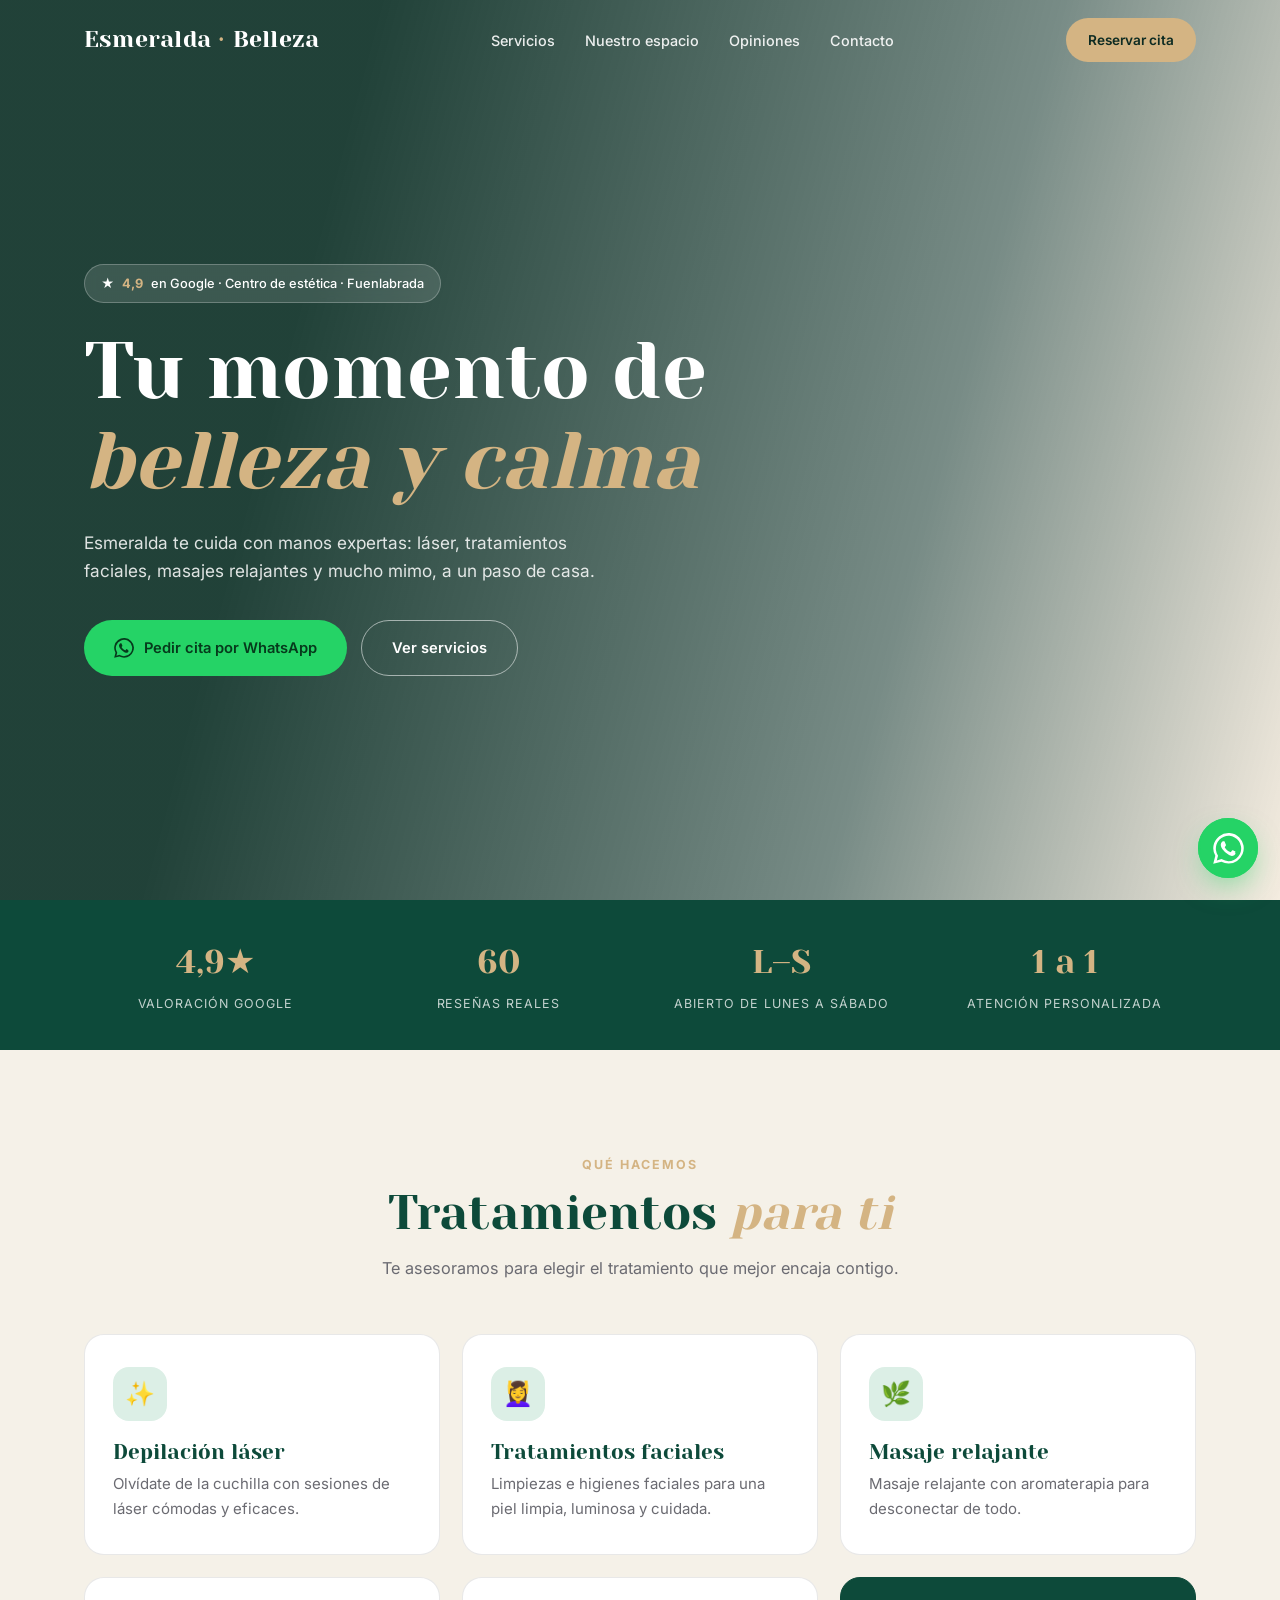
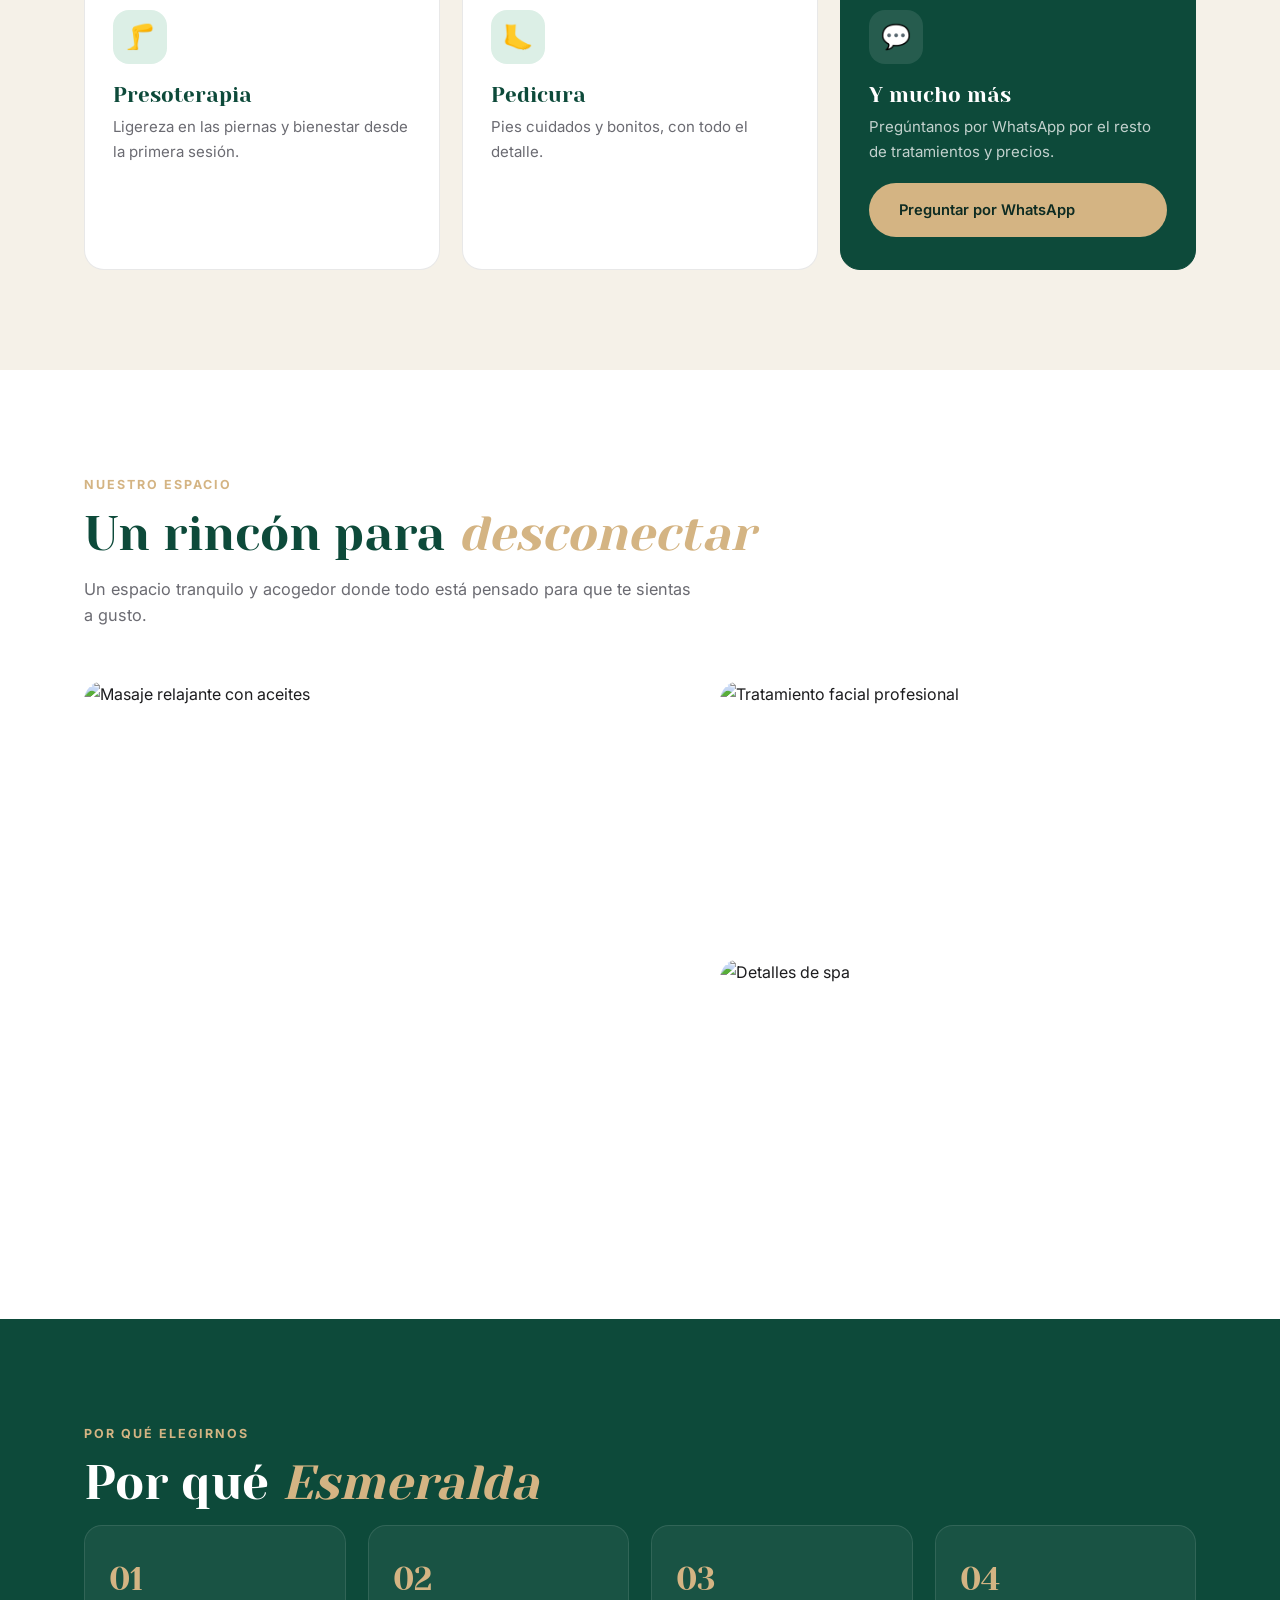
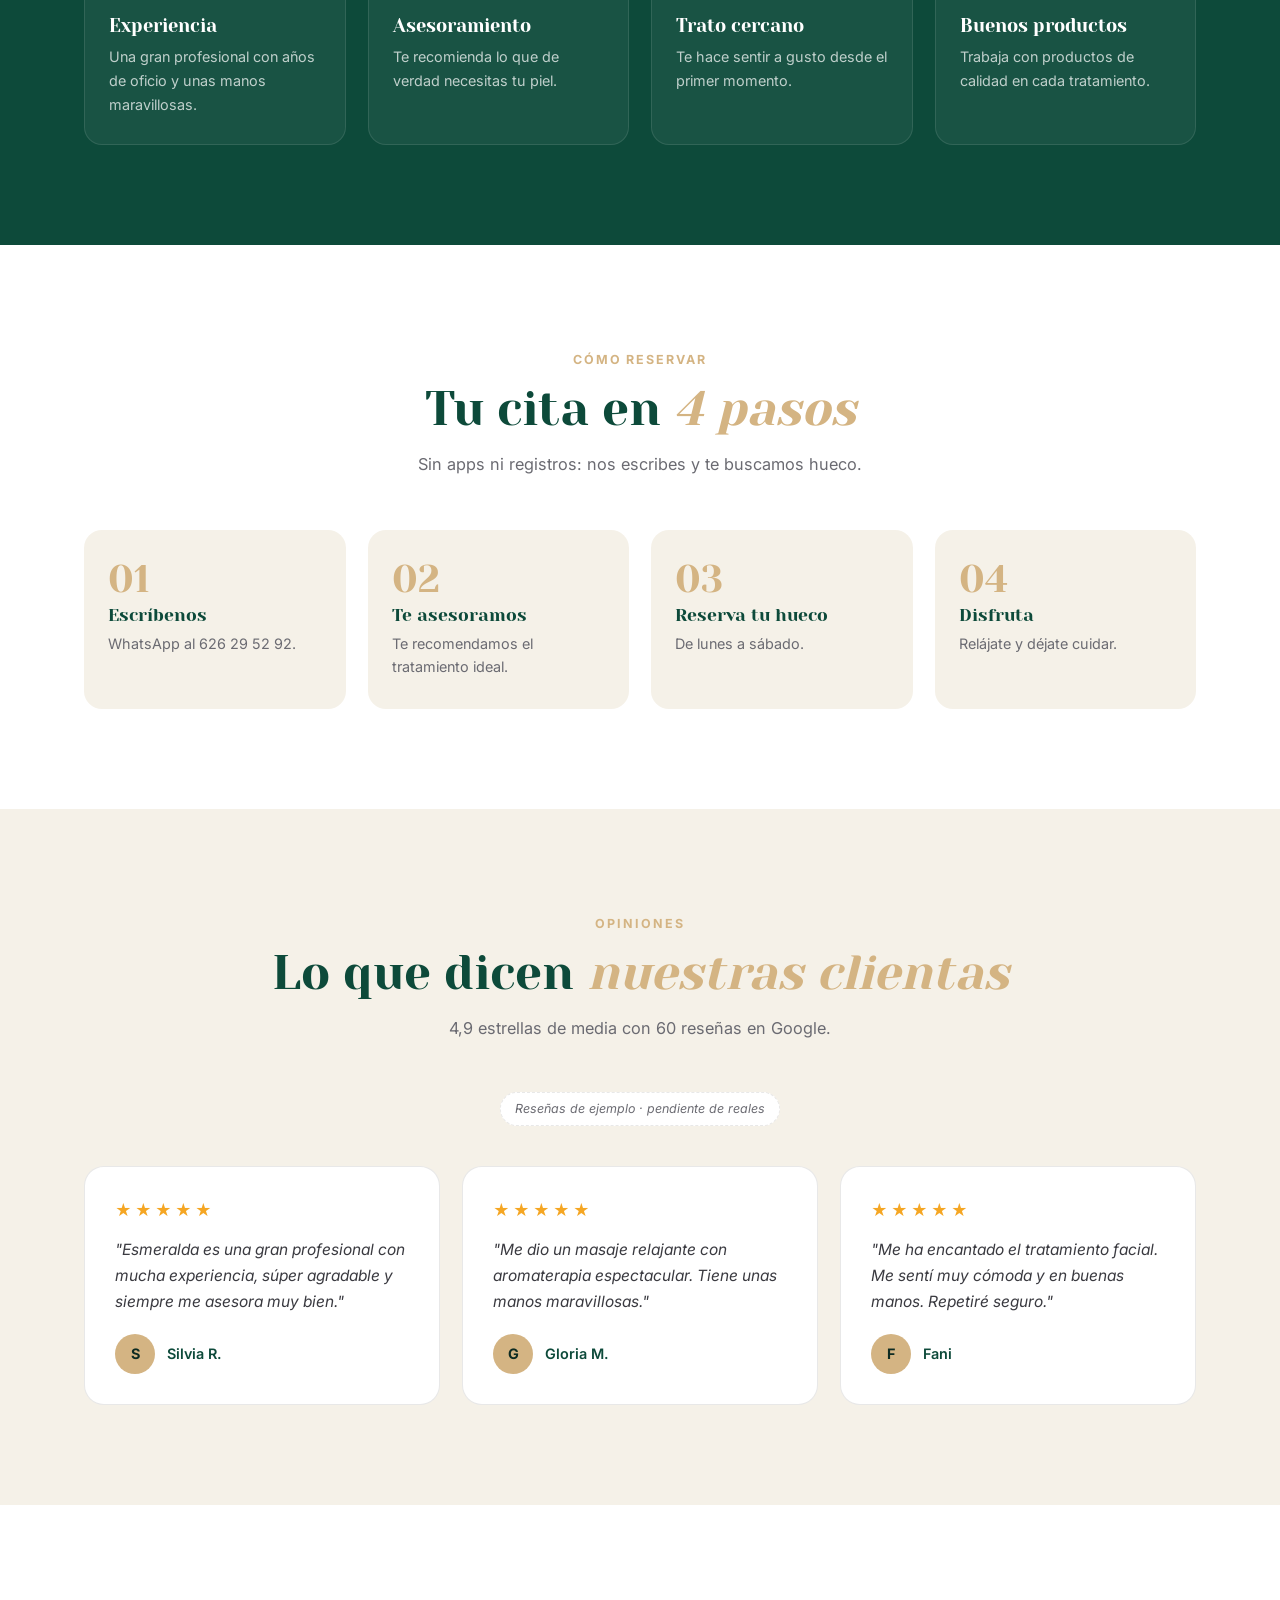
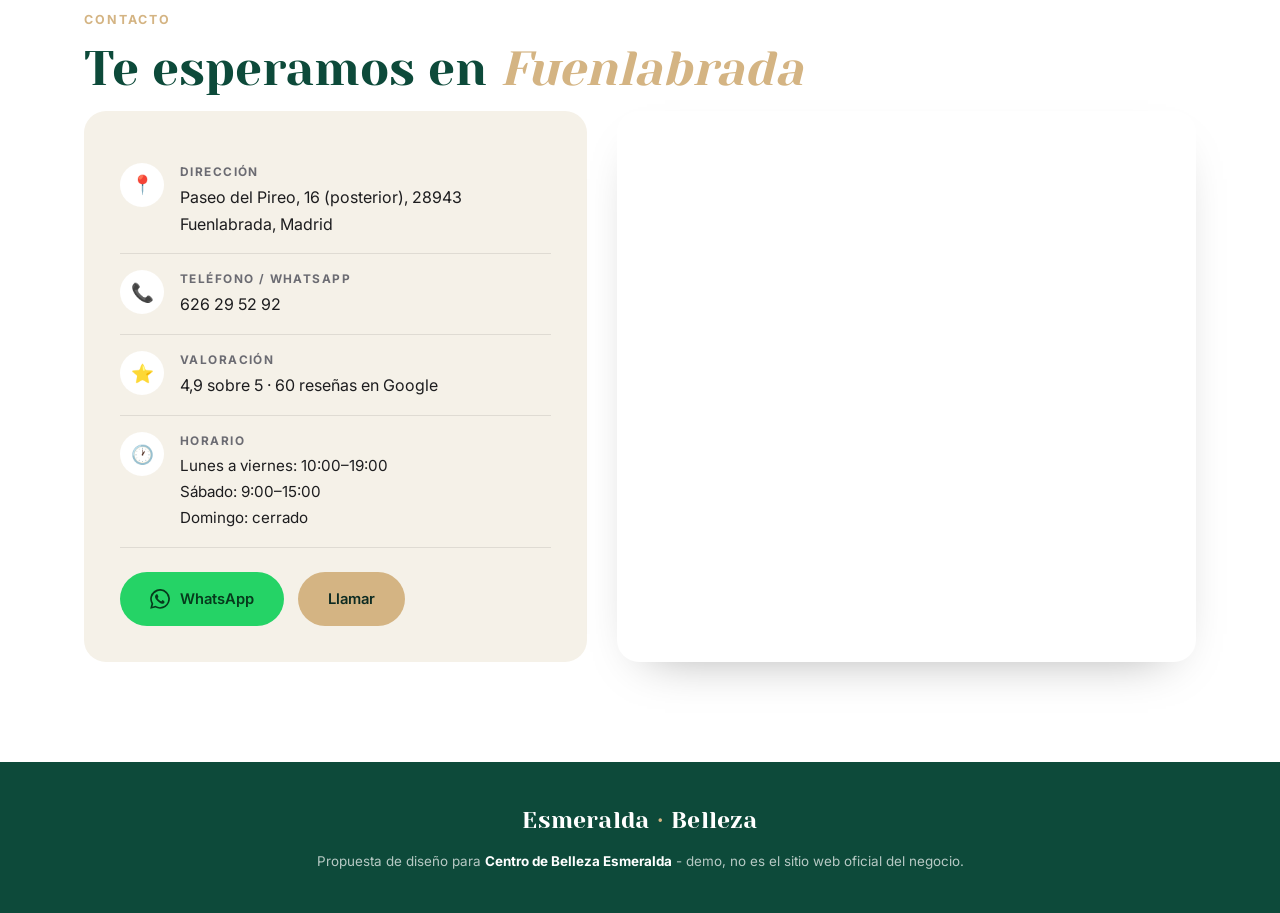
==== index.html @ 068103af "Add files via upload" ====
<!DOCTYPE html>
<html lang="es">
<head>
<meta charset="UTF-8">
<meta name="viewport" content="width=device-width, initial-scale=1.0">
<title>Centro de Belleza Esmeralda | Centro de estética en Fuenlabrada</title>
<meta name="description" content="Centro de Belleza Esmeralda: centro de estética en Paseo del Pireo, Fuenlabrada. Depilación láser, tratamientos faciales, masajes relajantes, presoterapia y pedicura. 4,9★ en Google.">
<meta name="theme-color" content="#0d4a3a">
<meta property="og:title" content="Centro de Belleza Esmeralda · Fuenlabrada">
<meta property="og:description" content="Centro de Belleza Esmeralda: centro de estética en Paseo del Pireo, Fuenlabrada. Depilación láser, tratamientos faciales, masajes relajantes, presoterapia y pedicura. 4,9★ en Google.">
<meta property="og:image" content="https://images.unsplash.com/photo-1570172619644-dfd03ed5d881?auto=format&fit=crop&w=1200&q=80">
<link rel="preconnect" href="https://fonts.googleapis.com">
<link rel="preconnect" href="https://fonts.gstatic.com" crossorigin>
<link href="https://fonts.googleapis.com/css2?family=Yeseva+One&family=Inter:wght@300;400;500;600;700&display=swap" rel="stylesheet">
<style>
  :root{
    --dark:#0d4a3a; --accent:#d4b483; --light:#f5f1e8; --soft:#dcefe6;
    --ink:#1d1d1f; --muted:#6b6b72; --line:rgba(0,0,0,.09);
    --title:'Yeseva One', serif;
  }
  *{box-sizing:border-box;margin:0;padding:0;}
  html{scroll-behavior:smooth;scroll-padding-top:80px;}
  body{font-family:'Inter',system-ui,sans-serif;background:#fff;color:var(--ink);line-height:1.65;-webkit-font-smoothing:antialiased;overflow-x:hidden;}
  a{color:inherit;text-decoration:none;}
  img{max-width:100%;display:block;}
  h1,h2,h3{font-family:var(--title);font-weight:400;line-height:1.12;}
  .wrap{max-width:1160px;margin:0 auto;padding:0 24px;}

  /* 1. HEADER */
  header{position:fixed;inset:0 0 auto 0;z-index:50;transition:background .35s,box-shadow .35s;}
  header.scrolled{background:rgba(255,255,255,.94);backdrop-filter:blur(12px);-webkit-backdrop-filter:blur(12px);box-shadow:0 2px 20px rgba(0,0,0,.07);}
  nav{display:flex;align-items:center;justify-content:space-between;gap:20px;padding:18px 24px;max-width:1160px;margin:0 auto;}
  .logo{font-family:var(--title);font-size:1.45rem;color:#fff;transition:color .35s;letter-spacing:.01em;}
  .logo span{color:var(--accent);}
  header.scrolled .logo{color:var(--dark);}
  nav ul{list-style:none;display:flex;gap:30px;}
  nav ul a{font-size:.9rem;font-weight:500;color:rgba(255,255,255,.9);transition:color .25s;}
  header.scrolled nav ul a{color:var(--ink);}
  nav ul a:hover{color:var(--accent);}
  .nav-cta{background:var(--accent);color:#0d2b22;padding:11px 22px;border-radius:40px;font-weight:600;font-size:.85rem;white-space:nowrap;transition:transform .2s,box-shadow .2s;}
  .nav-cta:hover{transform:translateY(-2px);box-shadow:0 10px 24px -10px var(--accent);}

  /* 2. HERO */
  .hero{position:relative;min-height:100vh;min-height:100svh;display:flex;align-items:center;color:#fff;overflow:hidden;}
  .hero-bg{position:absolute;inset:0;background:url('https://images.unsplash.com/photo-1570172619644-dfd03ed5d881?q=80&w=2000&auto=format&fit=crop') center/cover;transform:scale(1.07);animation:zoom 16s ease-out forwards;}
  @keyframes zoom{to{transform:scale(1);}}
  .hero::after{content:'';position:absolute;inset:0;background:linear-gradient(105deg,rgba(9,45,35,.9) 25%,rgba(9,45,35,.55) 70%,rgba(212,180,131,.25) 100%);}
  .hero-content{position:relative;z-index:2;max-width:1160px;margin:0 auto;padding:130px 24px 90px;width:100%;}
  .tag{display:inline-flex;align-items:center;gap:8px;background:rgba(255,255,255,.12);border:1px solid rgba(255,255,255,.25);backdrop-filter:blur(6px);padding:8px 16px;border-radius:40px;font-size:.8rem;font-weight:500;margin-bottom:24px;}
  .tag b{color:var(--accent);}
  .hero h1{font-size:clamp(2.6rem,6.6vw,5rem);max-width:780px;margin-bottom:22px;}
  .hero h1 em{font-style:italic;color:var(--accent);}
  .hero p{max-width:540px;font-size:1.08rem;color:rgba(255,255,255,.86);margin-bottom:34px;}
  .actions{display:flex;flex-wrap:wrap;gap:14px;}
  .btn{display:inline-flex;align-items:center;gap:10px;padding:15px 30px;border-radius:40px;font-weight:600;font-size:.92rem;transition:transform .2s,box-shadow .2s,background .2s,color .2s;}
  .btn svg{width:20px;height:20px;}
  .btn-wa{background:#25D366;color:#063a1c;}
  .btn-wa:hover{transform:translateY(-2px);box-shadow:0 14px 30px -12px rgba(37,211,102,.7);}
  .btn-ghost{border:1.5px solid rgba(255,255,255,.55);color:#fff;}
  .btn-ghost:hover{background:#fff;color:var(--dark);}
  .btn-accent{background:var(--accent);color:#0d2b22;}
  .btn-accent:hover{transform:translateY(-2px);}

  /* 3. STATS */
  .stats{background:var(--dark);color:#fff;}
  .stats .wrap{display:grid;grid-template-columns:repeat(4,1fr);gap:20px;padding:34px 24px;text-align:center;}
  .stats b{display:block;font-family:var(--title);font-size:clamp(1.5rem,3vw,2.1rem);color:var(--accent);font-weight:400;}
  .stats span{font-size:.78rem;letter-spacing:.08em;text-transform:uppercase;color:rgba(255,255,255,.75);}

  section{padding:100px 0;}
  .eyebrow{display:inline-block;color:var(--accent-dark,var(--accent));font-size:.78rem;font-weight:700;letter-spacing:.16em;text-transform:uppercase;margin-bottom:12px;}
  .s-title{font-size:clamp(2rem,4.4vw,3rem);color:var(--dark);margin-bottom:14px;}
  .s-title em{font-style:italic;color:var(--accent);}
  .s-desc{max-width:620px;color:var(--muted);font-size:1.02rem;margin-bottom:52px;}
  .center{text-align:center;} .center .s-desc{margin-left:auto;margin-right:auto;}

  /* 4. SERVICIOS */
  .services{background:var(--light);}
  .grid-s{display:grid;grid-template-columns:repeat(3,1fr);gap:22px;}
  .card{background:#fff;border:1px solid var(--line);border-radius:20px;padding:32px 28px;transition:transform .3s,box-shadow .3s,border-color .3s;position:relative;overflow:hidden;}
  .card::before{content:'';position:absolute;inset:0 0 auto 0;height:3px;background:var(--accent);transform:scaleX(0);transform-origin:left;transition:transform .4s;}
  .card:hover{transform:translateY(-6px);box-shadow:0 24px 50px -28px rgba(0,0,0,.35);}
  .card:hover::before{transform:scaleX(1);}
  .ic{width:54px;height:54px;border-radius:16px;background:var(--soft);color:var(--dark);display:grid;place-items:center;font-size:1.5rem;margin-bottom:20px;}
  .card h3{font-size:1.3rem;color:var(--dark);margin-bottom:8px;}
  .card p{color:var(--muted);font-size:.94rem;}
  .card.more{background:var(--dark);color:#fff;border-color:var(--dark);display:flex;flex-direction:column;justify-content:center;}
  .card.more h3{color:#fff;} .card.more p{color:rgba(255,255,255,.75);margin-bottom:18px;}
  .card.more .ic{background:rgba(255,255,255,.1);color:var(--accent);}

  /* 5. GALERÍA */
  .gallery-grid{display:grid;grid-template-columns:1.3fr 1fr;grid-template-rows:260px 260px;gap:18px;}
  .gallery-grid figure{border-radius:20px;overflow:hidden;position:relative;}
  .gallery-grid figure:first-child{grid-row:span 2;}
  .gallery-grid img{width:100%;height:100%;object-fit:cover;transition:transform .6s;}
  .gallery-grid figure:hover img{transform:scale(1.06);}

  /* 6. POR QUÉ */
  .why{background:var(--dark);color:#fff;}
  .why .s-title{color:#fff;} .why .s-desc{color:rgba(255,255,255,.7);}
  .why .eyebrow{color:var(--accent);}
  .grid-w{display:grid;grid-template-columns:repeat(4,1fr);gap:22px;}
  .w{padding:28px 24px;border-radius:18px;background:rgba(255,255,255,.05);border:1px solid rgba(255,255,255,.1);}
  .w .n{font-family:var(--title);font-size:2rem;color:var(--accent);margin-bottom:10px;display:block;}
  .w h3{font-size:1.15rem;margin-bottom:8px;}
  .w p{font-size:.9rem;color:rgba(255,255,255,.72);}

  /* 7. CÓMO RESERVAR */
  .grid-steps{display:grid;grid-template-columns:repeat(4,1fr);gap:22px;counter-reset:s;}
  .step{position:relative;padding:30px 24px;border-radius:18px;background:var(--light);}
  .step::before{counter-increment:s;content:'0' counter(s);font-family:var(--title);font-size:2.4rem;color:var(--accent);display:block;margin-bottom:8px;line-height:1;}
  .step h3{font-size:1.1rem;color:var(--dark);margin-bottom:6px;}
  .step p{font-size:.9rem;color:var(--muted);}

  /* 8. OPINIONES */
  .reviews{background:var(--light);}
  .rev-note{display:inline-block;font-size:.78rem;color:var(--muted);font-style:italic;background:#fff;border:1px dashed var(--line);padding:6px 14px;border-radius:30px;margin:-30px 0 40px;}
  .grid-r{display:grid;grid-template-columns:repeat(3,1fr);gap:22px;}
  .r{background:#fff;border-radius:20px;padding:30px;border:1px solid var(--line);display:flex;flex-direction:column;}
  .stars{color:#f5a623;letter-spacing:3px;margin-bottom:14px;}
  .r p{font-size:.97rem;color:#3a3a40;font-style:italic;flex:1;margin-bottom:20px;}
  .r .who{display:flex;align-items:center;gap:12px;font-weight:600;font-size:.9rem;color:var(--dark);}
  .av{width:40px;height:40px;border-radius:50%;background:var(--accent);color:#0d2b22;display:grid;place-items:center;font-weight:700;}

  /* 9. CONTACTO */
  .grid-c{display:grid;grid-template-columns:1fr 1.15fr;gap:30px;align-items:stretch;}
  .c-card{background:var(--light);border-radius:22px;padding:36px;}
  .c-row{display:flex;gap:16px;padding:16px 0;border-bottom:1px solid var(--line);}
  .c-row:last-of-type{border-bottom:0;}
  .c-ic{width:44px;height:44px;flex-shrink:0;border-radius:50%;background:#fff;display:grid;place-items:center;font-size:1.15rem;}
  .c-row b{display:block;font-size:.74rem;letter-spacing:.12em;text-transform:uppercase;color:var(--muted);margin-bottom:2px;}
  .c-row span,.c-row a{font-size:1rem;color:var(--ink);}
  .hours{font-size:.95rem;line-height:1.7;}
  .c-card .actions{margin-top:24px;}
  .map{border-radius:22px;overflow:hidden;min-height:420px;box-shadow:0 20px 50px -30px rgba(0,0,0,.4);}
  .map iframe{width:100%;height:100%;min-height:420px;border:0;display:block;}

  /* 10. FOOTER */
  footer{background:var(--dark);color:rgba(255,255,255,.7);padding:40px 0;text-align:center;font-size:.84rem;}
  footer strong{color:#fff;}
  footer .logo{display:inline-block;color:#fff;margin-bottom:10px;}

  /* 11. WHATSAPP FLOTANTE */
  .wa-float{position:fixed;right:22px;bottom:22px;z-index:60;width:60px;height:60px;border-radius:50%;background:#25D366;display:grid;place-items:center;box-shadow:0 12px 30px -8px rgba(37,211,102,.6);transition:transform .25s;}
  .wa-float:hover{transform:scale(1.08);}
  .wa-float svg{width:31px;height:31px;fill:#fff;}
  .wa-float::after{content:'';position:absolute;inset:0;border-radius:50%;border:2px solid #25D366;animation:pulse 2.4s infinite;}
  @keyframes pulse{0%{transform:scale(1);opacity:.8}100%{transform:scale(1.6);opacity:0}}

  .reveal{opacity:0;transform:translateY(28px);transition:opacity .8s ease,transform .8s ease;}
  .reveal.on{opacity:1;transform:none;}
  @media(prefers-reduced-motion:reduce){.reveal{opacity:1;transform:none}.hero-bg{animation:none;transform:none}}

  @media(max-width:900px){
    nav ul{display:none;}
    .stats .wrap{grid-template-columns:repeat(2,1fr);}
    .grid-s,.grid-r{grid-template-columns:1fr;}
    .grid-w,.grid-steps{grid-template-columns:repeat(2,1fr);}
    .grid-c{grid-template-columns:1fr;}
    .gallery-grid{grid-template-columns:1fr 1fr;grid-template-rows:240px 180px;}
    .gallery-grid figure:first-child{grid-column:span 2;grid-row:auto;}
    section{padding:76px 0;}
  }
  @media(max-width:560px){
    .grid-w,.grid-steps{grid-template-columns:1fr;}
    .logo{font-size:1.2rem;}
    .nav-cta{padding:9px 16px;font-size:.8rem;}
    .hero-content{padding-top:110px;}
    .btn{width:100%;justify-content:center;}
    .c-card{padding:26px;}
  }
</style>
</head>
<body>

<header id="header">
  <nav>
    <a href="#inicio" class="logo">Esmeralda <span>·</span> Belleza</a>
    <ul>
      <li><a href="#servicios">Servicios</a></li>
      <li><a href="#espacio">Nuestro espacio</a></li>
      <li><a href="#opiniones">Opiniones</a></li>
      <li><a href="#contacto">Contacto</a></li>
    </ul>
    <a class="nav-cta" href="https://wa.me/34626295292?text=Hola!%20He%20visto%20vuestra%20web%20y%20me%20gustar%C3%ADa%20pedir%20cita%20en%20el%20Centro%20de%20Belleza%20Esmeralda" target="_blank" rel="noopener">Reservar cita</a>
  </nav>
</header>

<section class="hero" id="inicio" style="padding:0">
  <div class="hero-bg" role="img" aria-label="Tratamiento facial en centro de estética"></div>
  <div class="hero-content">
    <span class="tag">★ <b>4,9</b> en Google · Centro de estética · Fuenlabrada</span>
    <h1>Tu momento de <em>belleza y calma</em></h1>
    <p>Esmeralda te cuida con manos expertas: láser, tratamientos faciales, masajes relajantes y mucho mimo, a un paso de casa.</p>
    <div class="actions">
      <a class="btn btn-wa" href="https://wa.me/34626295292?text=Hola!%20He%20visto%20vuestra%20web%20y%20me%20gustar%C3%ADa%20pedir%20cita%20en%20el%20Centro%20de%20Belleza%20Esmeralda" target="_blank" rel="noopener"><svg viewBox="0 0 24 24" fill="currentColor" aria-hidden="true"><path d="M17.5 14.4c-.3-.1-1.8-.9-2-1s-.5-.1-.7.1-.8 1-.9 1.2-.3.2-.6.1a8.2 8.2 0 0 1-2.4-1.5 9 9 0 0 1-1.7-2.1c-.2-.3 0-.5.1-.6l.4-.5.3-.5v-.5l-.9-2.2c-.2-.6-.5-.5-.7-.5h-.6a1.1 1.1 0 0 0-.8.4 3.4 3.4 0 0 0-1 2.5 5.9 5.9 0 0 0 1.2 3.1 13.5 13.5 0 0 0 5.2 4.6c2.6 1 2.6.7 3.1.6a2.6 2.6 0 0 0 1.7-1.2 2.1 2.1 0 0 0 .2-1.2c-.1-.1-.3-.2-.6-.3ZM12 21.8a9.8 9.8 0 0 1-5-1.4l-.4-.2-3.7 1 1-3.6-.2-.4A9.8 9.8 0 1 1 12 21.8Zm8.4-18.3A11.8 11.8 0 0 0 1.8 17.7L.2 23.8l6.3-1.6a11.8 11.8 0 0 0 5.6 1.4A11.8 11.8 0 0 0 20.4 3.5Z"/></svg> Pedir cita por WhatsApp</a>
      <a class="btn btn-ghost" href="#servicios">Ver servicios</a>
    </div>
  </div>
</section>

<div class="stats">
  <div class="wrap">
    <div><b>4,9★</b><span>Valoración Google</span></div>
    <div><b>60</b><span>Reseñas reales</span></div>
    <div><b>L–S</b><span>Abierto de lunes a sábado</span></div>
    <div><b>1 a 1</b><span>Atención personalizada</span></div>
  </div>
</div>

<section class="services" id="servicios">
  <div class="wrap">
    <div class="center reveal">
      <span class="eyebrow">Qué hacemos</span>
      <h2 class="s-title">Tratamientos <em>para ti</em></h2>
      <p class="s-desc">Te asesoramos para elegir el tratamiento que mejor encaja contigo.</p>
    </div>
    <div class="grid-s">
      <div class="card"><div class="ic">✨</div><h3>Depilación láser</h3><p>Olvídate de la cuchilla con sesiones de láser cómodas y eficaces.</p></div>
      <div class="card"><div class="ic">💆‍♀️</div><h3>Tratamientos faciales</h3><p>Limpiezas e higienes faciales para una piel limpia, luminosa y cuidada.</p></div>
      <div class="card"><div class="ic">🌿</div><h3>Masaje relajante</h3><p>Masaje relajante con aromaterapia para desconectar de todo.</p></div>
      <div class="card"><div class="ic">🦵</div><h3>Presoterapia</h3><p>Ligereza en las piernas y bienestar desde la primera sesión.</p></div>
      <div class="card"><div class="ic">🦶</div><h3>Pedicura</h3><p>Pies cuidados y bonitos, con todo el detalle.</p></div>
      <div class="card more"><div class="ic">💬</div><h3>Y mucho más</h3><p>Pregúntanos por WhatsApp por el resto de tratamientos y precios.</p><a class="btn btn-accent" href="https://wa.me/34626295292?text=Hola!%20He%20visto%20vuestra%20web%20y%20me%20gustar%C3%ADa%20pedir%20cita%20en%20el%20Centro%20de%20Belleza%20Esmeralda" target="_blank" rel="noopener">Preguntar por WhatsApp</a></div>
    </div>
  </div>
</section>

<section id="espacio">
  <div class="wrap">
    <div class="reveal">
      <span class="eyebrow">Nuestro espacio</span>
      <h2 class="s-title">Un rincón para <em>desconectar</em></h2>
      <p class="s-desc">Un espacio tranquilo y acogedor donde todo está pensado para que te sientas a gusto.</p>
    </div>
    <div class="gallery-grid reveal">
      <figure><img src="https://images.unsplash.com/photo-1544161515-4ab6ce6db874?q=80&w=1100&auto=format&fit=crop" alt="Masaje relajante con aceites" loading="lazy"></figure>
      <figure><img src="https://images.unsplash.com/photo-1552693673-1bf958298935?q=80&w=800&auto=format&fit=crop" alt="Tratamiento facial profesional" loading="lazy"></figure>
      <figure><img src="https://images.unsplash.com/photo-1540555700478-4be289fbecef?q=80&w=800&auto=format&fit=crop" alt="Detalles de spa" loading="lazy"></figure>
    </div>
  </div>
</section>

<section class="why">
  <div class="wrap">
    <div class="reveal">
      <span class="eyebrow">Por qué elegirnos</span>
      <h2 class="s-title">Por qué <em>Esmeralda</em></h2>
    </div>
    <div class="grid-w">
      <div class="w"><span class="n">01</span><h3>Experiencia</h3><p>Una gran profesional con años de oficio y unas manos maravillosas.</p></div>
      <div class="w"><span class="n">02</span><h3>Asesoramiento</h3><p>Te recomienda lo que de verdad necesitas tu piel.</p></div>
      <div class="w"><span class="n">03</span><h3>Trato cercano</h3><p>Te hace sentir a gusto desde el primer momento.</p></div>
      <div class="w"><span class="n">04</span><h3>Buenos productos</h3><p>Trabaja con productos de calidad en cada tratamiento.</p></div>
    </div>
  </div>
</section>

<section>
  <div class="wrap">
    <div class="center reveal">
      <span class="eyebrow">Cómo reservar</span>
      <h2 class="s-title">Tu cita en <em>4 pasos</em></h2>
      <p class="s-desc">Sin apps ni registros: nos escribes y te buscamos hueco.</p>
    </div>
    <div class="grid-steps">
      <div class="step"><h3>Escríbenos</h3><p>WhatsApp al 626 29 52 92.</p></div>
      <div class="step"><h3>Te asesoramos</h3><p>Te recomendamos el tratamiento ideal.</p></div>
      <div class="step"><h3>Reserva tu hueco</h3><p>De lunes a sábado.</p></div>
      <div class="step"><h3>Disfruta</h3><p>Relájate y déjate cuidar.</p></div>
    </div>
  </div>
</section>

<section class="reviews" id="opiniones">
  <div class="wrap">
    <div class="center reveal">
      <span class="eyebrow">Opiniones</span>
      <h2 class="s-title">Lo que dicen <em>nuestras clientas</em></h2>
      <p class="s-desc">4,9 estrellas de media con 60 reseñas en Google.</p>
      <span class="rev-note">Reseñas de ejemplo · pendiente de reales</span>
    </div>
    <div class="grid-r">
      <div class="r"><div class="stars">&#9733;&#9733;&#9733;&#9733;&#9733;</div><p>"Esmeralda es una gran profesional con mucha experiencia, súper agradable y siempre me asesora muy bien."</p><div class="who"><span class="av">S</span>Silvia R.</div></div>
      <div class="r"><div class="stars">&#9733;&#9733;&#9733;&#9733;&#9733;</div><p>"Me dio un masaje relajante con aromaterapia espectacular. Tiene unas manos maravillosas."</p><div class="who"><span class="av">G</span>Gloria M.</div></div>
      <div class="r"><div class="stars">&#9733;&#9733;&#9733;&#9733;&#9733;</div><p>"Me ha encantado el tratamiento facial. Me sentí muy cómoda y en buenas manos. Repetiré seguro."</p><div class="who"><span class="av">F</span>Fani</div></div>
    </div>
  </div>
</section>

<section id="contacto">
  <div class="wrap">
    <div class="reveal">
      <span class="eyebrow">Contacto</span>
      <h2 class="s-title">Te esperamos en <em>Fuenlabrada</em></h2>
    </div>
    <div class="grid-c">
      <div class="c-card reveal">
        <div class="c-row"><div class="c-ic">📍</div><div><b>Dirección</b><span>Paseo del Pireo, 16 (posterior), 28943 Fuenlabrada, Madrid</span></div></div>
        <div class="c-row"><div class="c-ic">📞</div><div><b>Teléfono / WhatsApp</b><a href="tel:+34626295292">626 29 52 92</a></div></div>
        <div class="c-row"><div class="c-ic">⭐</div><div><b>Valoración</b><span>4,9 sobre 5 · 60 reseñas en Google</span></div></div>
        <div class="c-row"><div class="c-ic">🕐</div><div><b>Horario</b><div class="hours">Lunes a viernes: 10:00–19:00<br>Sábado: 9:00–15:00<br>Domingo: cerrado</div></div></div>
        <div class="actions">
          <a class="btn btn-wa" href="https://wa.me/34626295292?text=Hola!%20He%20visto%20vuestra%20web%20y%20me%20gustar%C3%ADa%20pedir%20cita%20en%20el%20Centro%20de%20Belleza%20Esmeralda" target="_blank" rel="noopener"><svg viewBox="0 0 24 24" fill="currentColor" aria-hidden="true"><path d="M17.5 14.4c-.3-.1-1.8-.9-2-1s-.5-.1-.7.1-.8 1-.9 1.2-.3.2-.6.1a8.2 8.2 0 0 1-2.4-1.5 9 9 0 0 1-1.7-2.1c-.2-.3 0-.5.1-.6l.4-.5.3-.5v-.5l-.9-2.2c-.2-.6-.5-.5-.7-.5h-.6a1.1 1.1 0 0 0-.8.4 3.4 3.4 0 0 0-1 2.5 5.9 5.9 0 0 0 1.2 3.1 13.5 13.5 0 0 0 5.2 4.6c2.6 1 2.6.7 3.1.6a2.6 2.6 0 0 0 1.7-1.2 2.1 2.1 0 0 0 .2-1.2c-.1-.1-.3-.2-.6-.3ZM12 21.8a9.8 9.8 0 0 1-5-1.4l-.4-.2-3.7 1 1-3.6-.2-.4A9.8 9.8 0 1 1 12 21.8Zm8.4-18.3A11.8 11.8 0 0 0 1.8 17.7L.2 23.8l6.3-1.6a11.8 11.8 0 0 0 5.6 1.4A11.8 11.8 0 0 0 20.4 3.5Z"/></svg> WhatsApp</a>
          <a class="btn btn-accent" href="tel:+34626295292">Llamar</a>
        </div>
      </div>
      <div class="map reveal">
        <iframe title="Mapa de Centro de Belleza Esmeralda" src="https://maps.google.com/maps?q=Centro%20de%20belleza%20Esmeralda%2C%20Paseo%20del%20Pireo%2016%2C%20Fuenlabrada&z=16&output=embed" loading="lazy" referrerpolicy="no-referrer-when-downgrade" allowfullscreen></iframe>
      </div>
    </div>
  </div>
</section>

<footer>
  <div class="wrap">
    <div class="logo">Esmeralda <span>·</span> Belleza</div>
    <p>Propuesta de diseño para <strong>Centro de Belleza Esmeralda</strong> - demo, no es el sitio web oficial del negocio.</p>
  </div>
</footer>

<a class="wa-float" href="https://wa.me/34626295292?text=Hola!%20He%20visto%20vuestra%20web%20y%20me%20gustar%C3%ADa%20pedir%20cita%20en%20el%20Centro%20de%20Belleza%20Esmeralda" target="_blank" rel="noopener" aria-label="Escribir por WhatsApp"><svg viewBox="0 0 24 24" fill="currentColor" aria-hidden="true"><path d="M17.5 14.4c-.3-.1-1.8-.9-2-1s-.5-.1-.7.1-.8 1-.9 1.2-.3.2-.6.1a8.2 8.2 0 0 1-2.4-1.5 9 9 0 0 1-1.7-2.1c-.2-.3 0-.5.1-.6l.4-.5.3-.5v-.5l-.9-2.2c-.2-.6-.5-.5-.7-.5h-.6a1.1 1.1 0 0 0-.8.4 3.4 3.4 0 0 0-1 2.5 5.9 5.9 0 0 0 1.2 3.1 13.5 13.5 0 0 0 5.2 4.6c2.6 1 2.6.7 3.1.6a2.6 2.6 0 0 0 1.7-1.2 2.1 2.1 0 0 0 .2-1.2c-.1-.1-.3-.2-.6-.3ZM12 21.8a9.8 9.8 0 0 1-5-1.4l-.4-.2-3.7 1 1-3.6-.2-.4A9.8 9.8 0 1 1 12 21.8Zm8.4-18.3A11.8 11.8 0 0 0 1.8 17.7L.2 23.8l6.3-1.6a11.8 11.8 0 0 0 5.6 1.4A11.8 11.8 0 0 0 20.4 3.5Z"/></svg></a>

<script>
  const h=document.getElementById('header');
  const onS=()=>h.classList.toggle('scrolled',window.scrollY>40);
  window.addEventListener('scroll',onS,{passive:true}); onS();
  const io=new IntersectionObserver(es=>es.forEach(e=>{if(e.isIntersecting){e.target.classList.add('on');io.unobserve(e.target);}}),{threshold:.12});
  document.querySelectorAll('.reveal,.card,.w,.step,.r').forEach(el=>{el.classList.add('reveal');io.observe(el);});
</script>
</body>
</html>
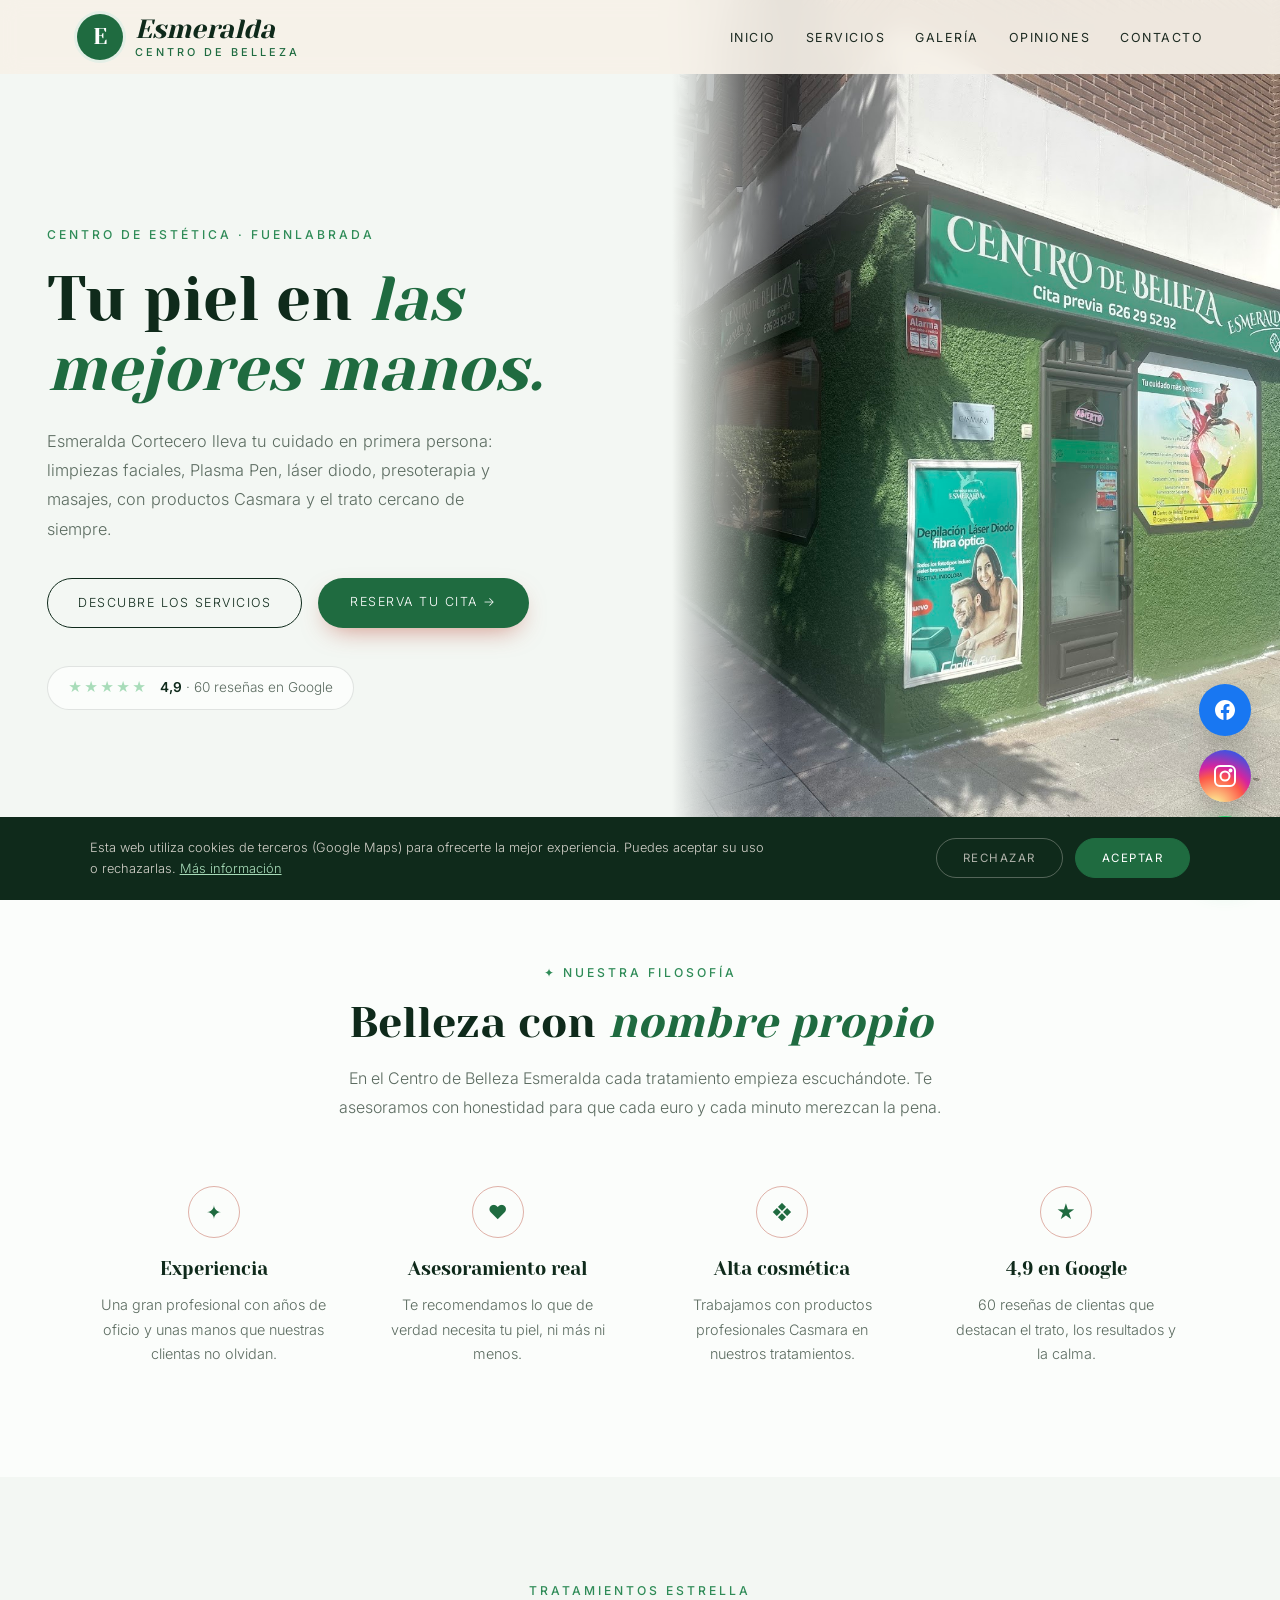
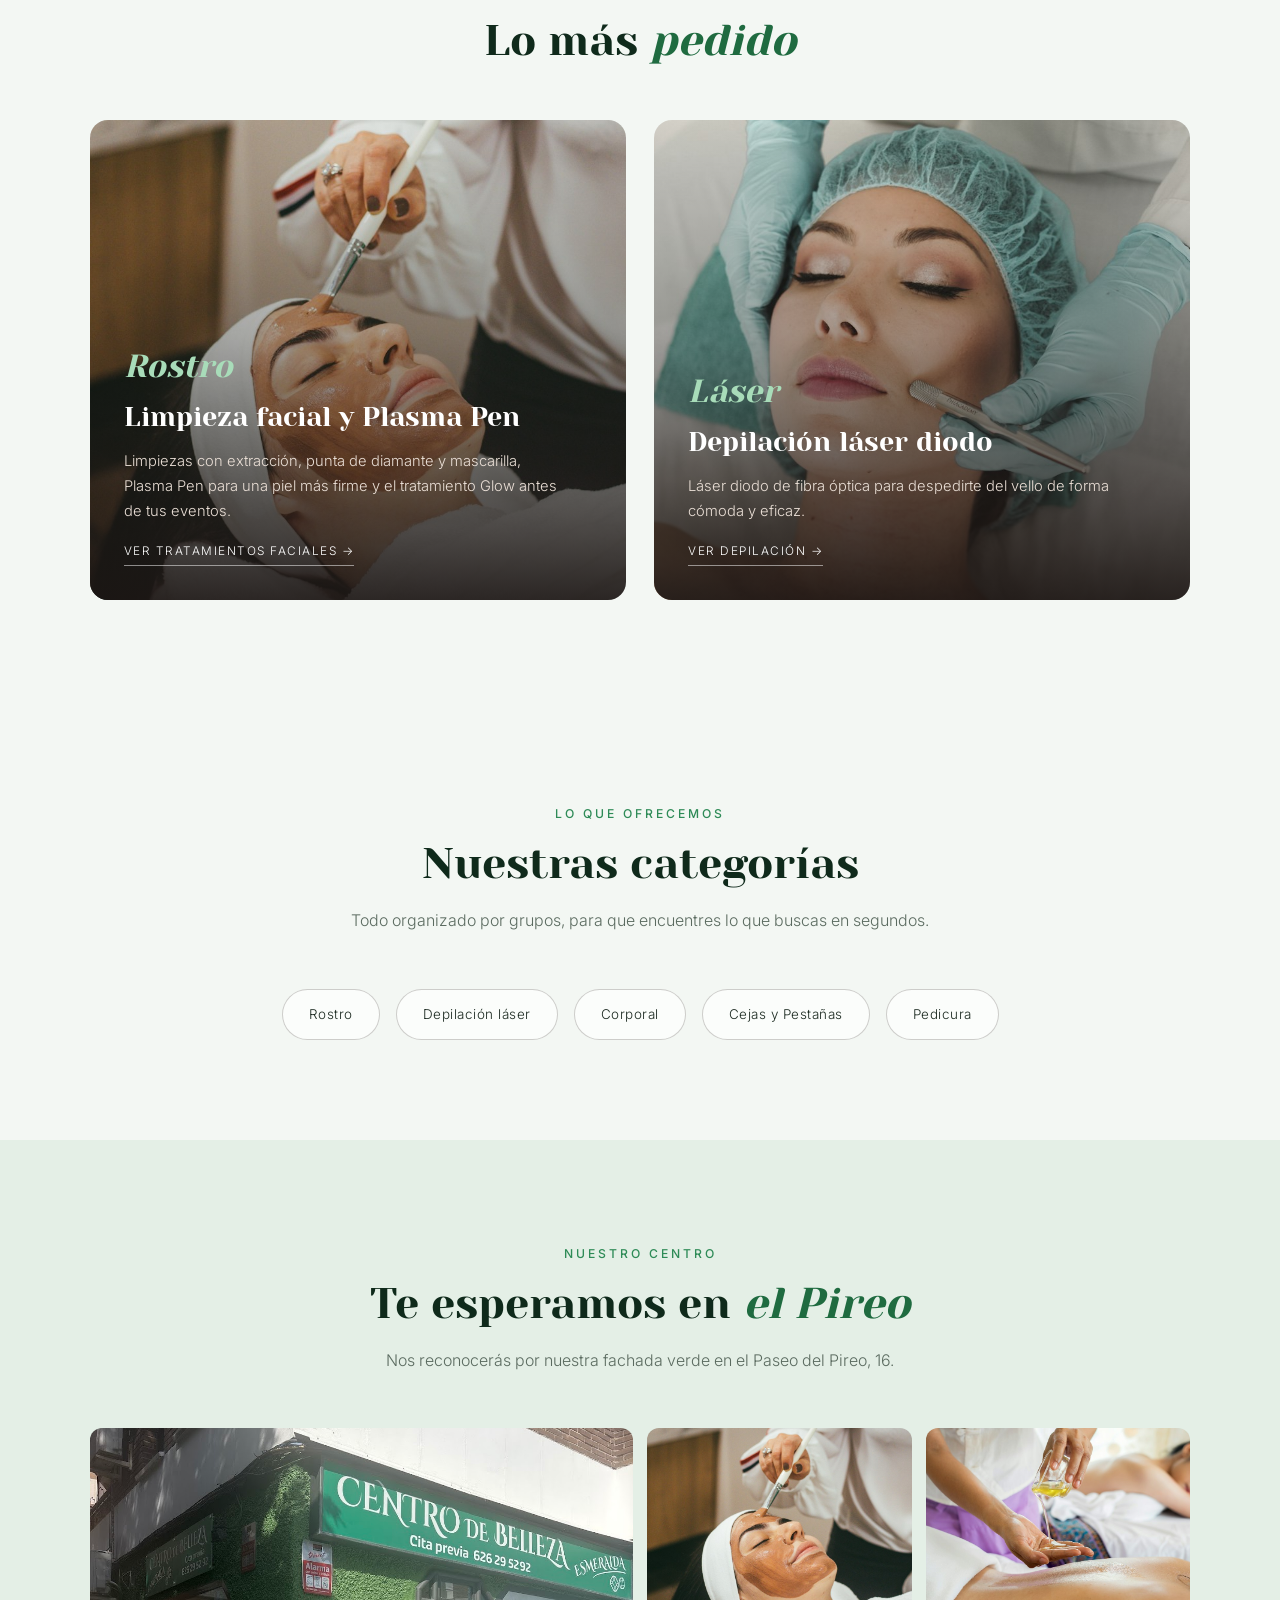
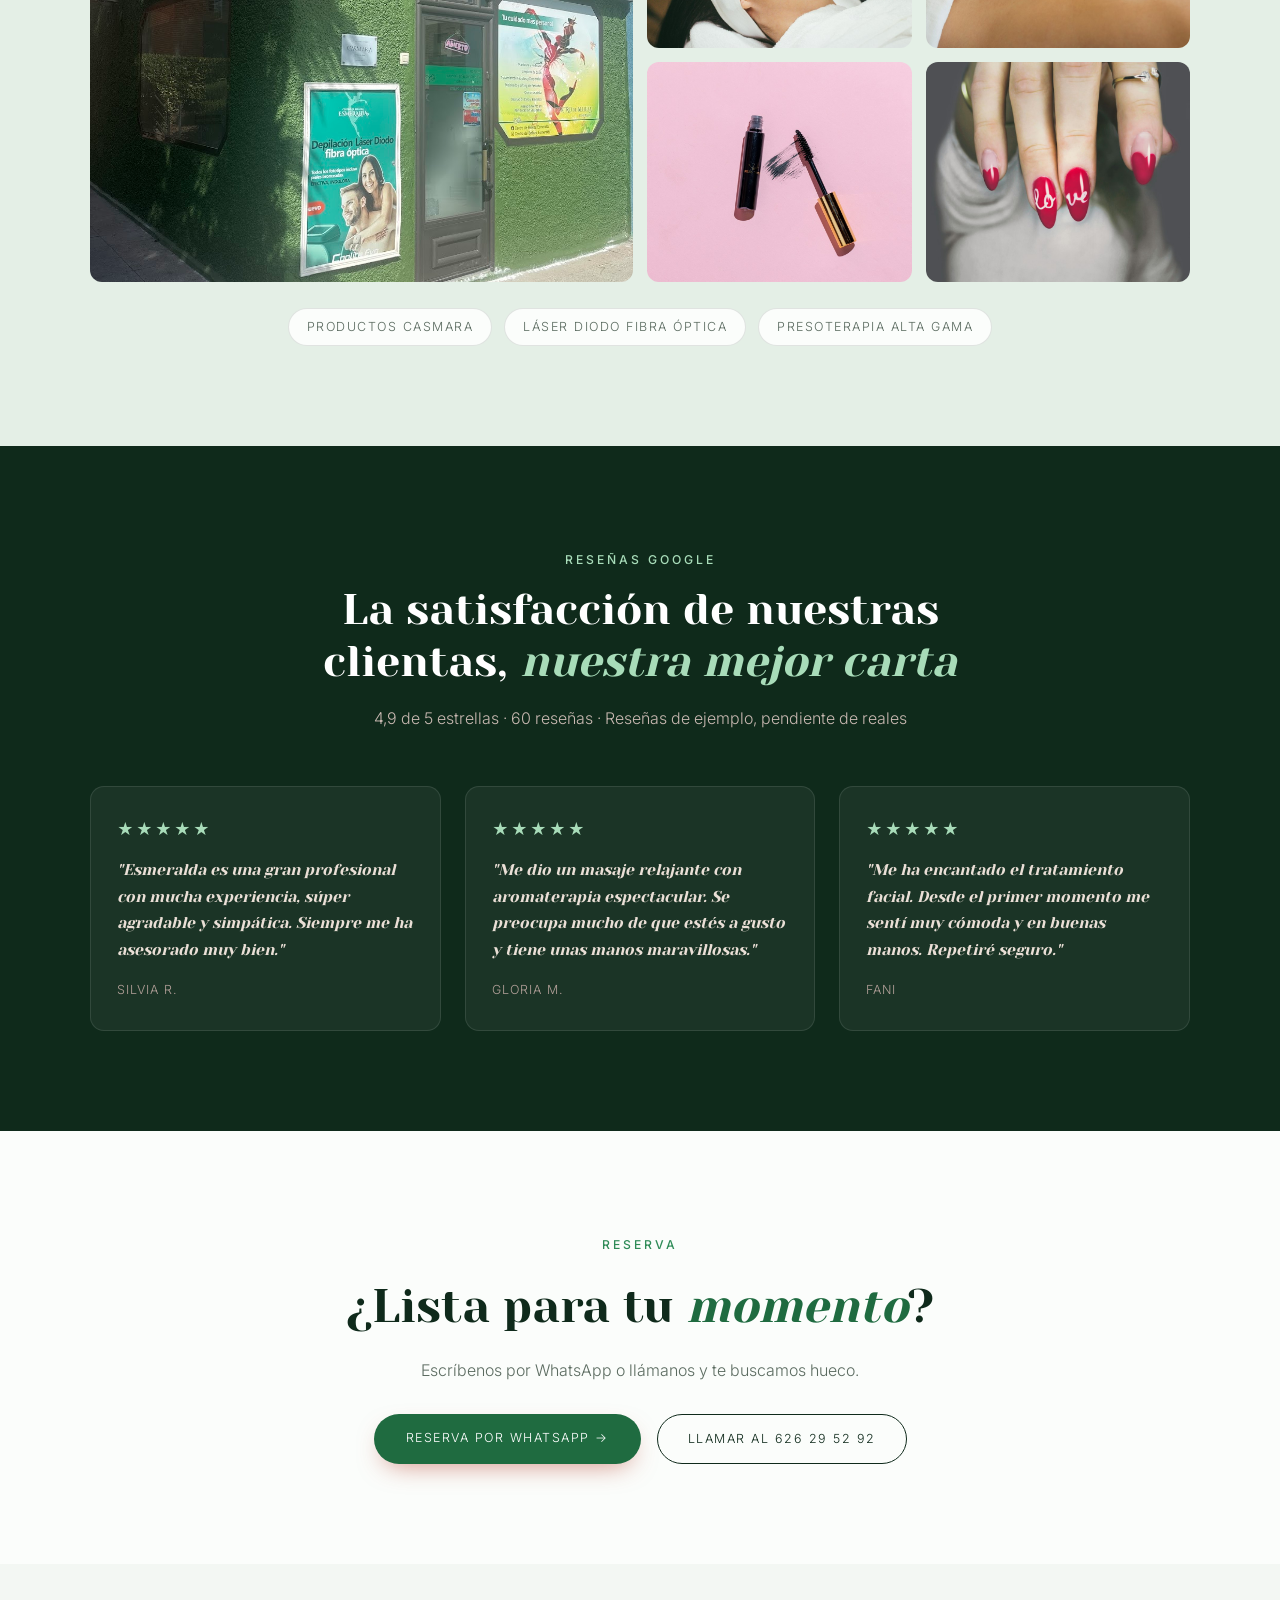
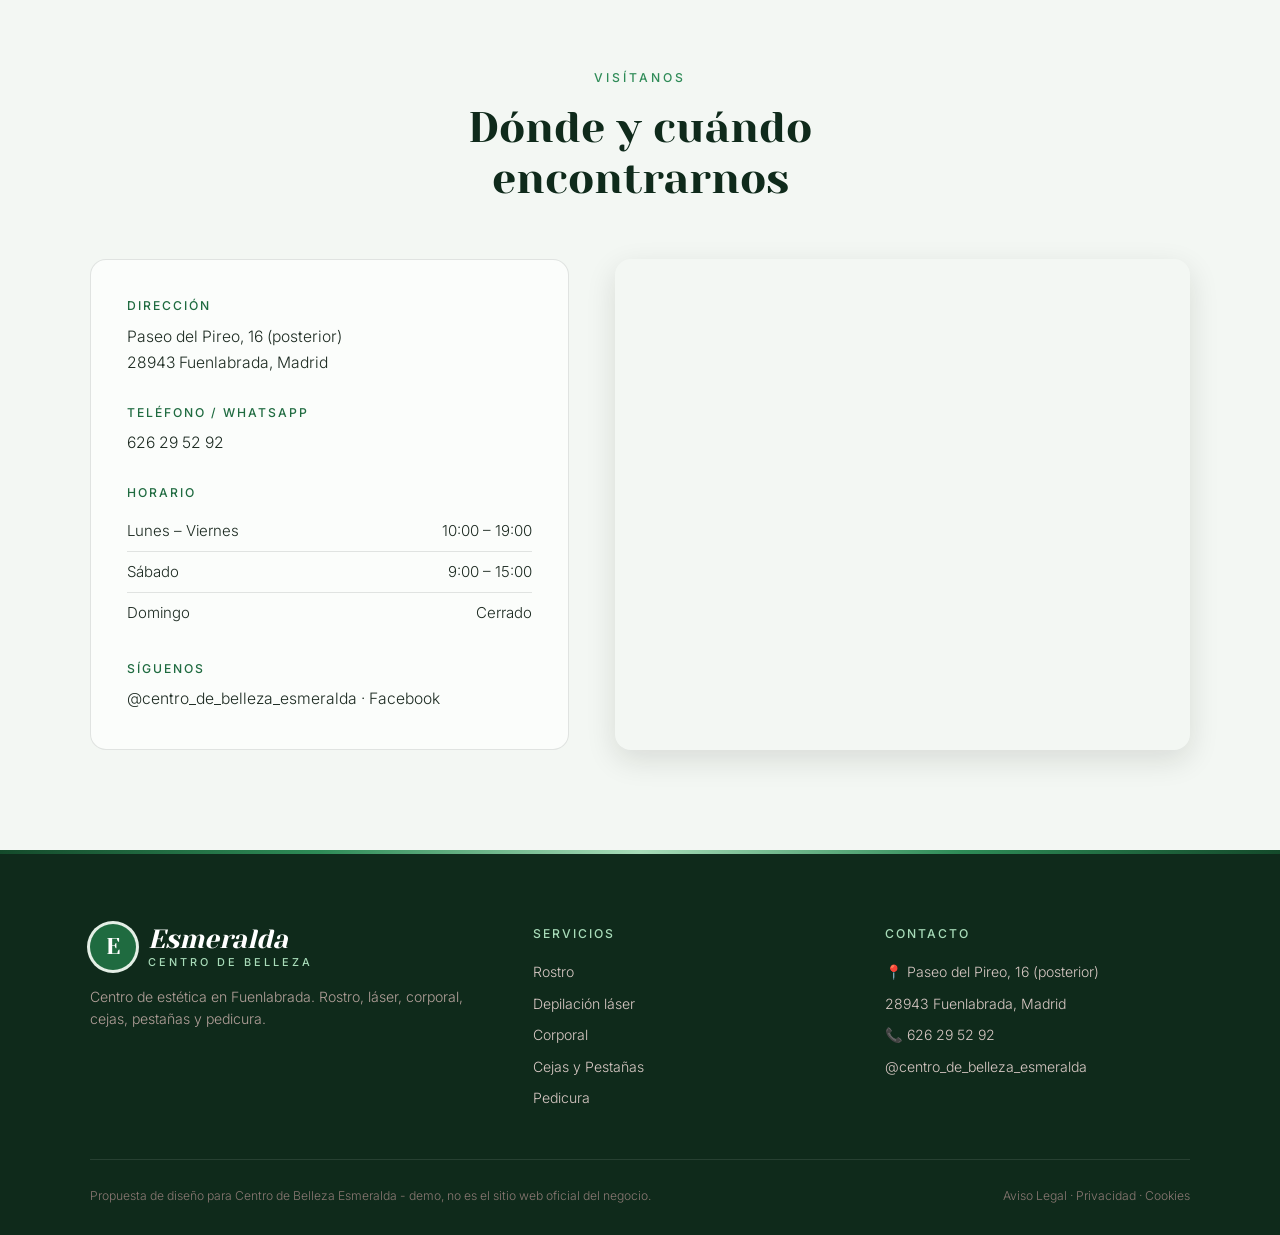
==== commit a1e7476b: "Add files via upload" ====
--- a/index.html
+++ b/index.html
@@ -3,330 +3,223 @@
 <head>
 <meta charset="UTF-8">
 <meta name="viewport" content="width=device-width, initial-scale=1.0">
-<title>Centro de Belleza Esmeralda | Centro de estética en Fuenlabrada</title>
-<meta name="description" content="Centro de Belleza Esmeralda: centro de estética en Paseo del Pireo, Fuenlabrada. Depilación láser, tratamientos faciales, masajes relajantes, presoterapia y pedicura. 4,9★ en Google.">
-<meta name="theme-color" content="#0d4a3a">
+<title>Centro de Belleza Esmeralda — Estética en Fuenlabrada</title>
+<meta name="description" content="Centro de Belleza Esmeralda, Paseo del Pireo 16 (Fuenlabrada). Limpiezas faciales, Plasma Pen, tratamiento Glow, diatermia, depilación láser diodo, presoterapia, maderoterapia, masajes, pestañas y cejas. 4,9★ en Google.">
+<meta name="theme-color" content="#0f2a1b">
 <meta property="og:title" content="Centro de Belleza Esmeralda · Fuenlabrada">
-<meta property="og:description" content="Centro de Belleza Esmeralda: centro de estética en Paseo del Pireo, Fuenlabrada. Depilación láser, tratamientos faciales, masajes relajantes, presoterapia y pedicura. 4,9★ en Google.">
-<meta property="og:image" content="https://images.unsplash.com/photo-1570172619644-dfd03ed5d881?auto=format&fit=crop&w=1200&q=80">
+<meta property="og:image" content="fachada.jpg">
 <link rel="preconnect" href="https://fonts.googleapis.com">
 <link rel="preconnect" href="https://fonts.gstatic.com" crossorigin>
-<link href="https://fonts.googleapis.com/css2?family=Yeseva+One&family=Inter:wght@300;400;500;600;700&display=swap" rel="stylesheet">
+<link href="https://fonts.googleapis.com/css2?family=Yeseva+One&family=Inter:wght@300;400;500;600&display=swap" rel="stylesheet">
+<link rel="stylesheet" href="styles.css">
 <style>
-  :root{
-    --dark:#0d4a3a; --accent:#d4b483; --light:#f5f1e8; --soft:#dcefe6;
-    --ink:#1d1d1f; --muted:#6b6b72; --line:rgba(0,0,0,.09);
-    --title:'Yeseva One', serif;
-  }
-  *{box-sizing:border-box;margin:0;padding:0;}
-  html{scroll-behavior:smooth;scroll-padding-top:80px;}
-  body{font-family:'Inter',system-ui,sans-serif;background:#fff;color:var(--ink);line-height:1.65;-webkit-font-smoothing:antialiased;overflow-x:hidden;}
-  a{color:inherit;text-decoration:none;}
-  img{max-width:100%;display:block;}
-  h1,h2,h3{font-family:var(--title);font-weight:400;line-height:1.12;}
-  .wrap{max-width:1160px;margin:0 auto;padding:0 24px;}
-
-  /* 1. HEADER */
-  header{position:fixed;inset:0 0 auto 0;z-index:50;transition:background .35s,box-shadow .35s;}
-  header.scrolled{background:rgba(255,255,255,.94);backdrop-filter:blur(12px);-webkit-backdrop-filter:blur(12px);box-shadow:0 2px 20px rgba(0,0,0,.07);}
-  nav{display:flex;align-items:center;justify-content:space-between;gap:20px;padding:18px 24px;max-width:1160px;margin:0 auto;}
-  .logo{font-family:var(--title);font-size:1.45rem;color:#fff;transition:color .35s;letter-spacing:.01em;}
-  .logo span{color:var(--accent);}
-  header.scrolled .logo{color:var(--dark);}
-  nav ul{list-style:none;display:flex;gap:30px;}
-  nav ul a{font-size:.9rem;font-weight:500;color:rgba(255,255,255,.9);transition:color .25s;}
-  header.scrolled nav ul a{color:var(--ink);}
-  nav ul a:hover{color:var(--accent);}
-  .nav-cta{background:var(--accent);color:#0d2b22;padding:11px 22px;border-radius:40px;font-weight:600;font-size:.85rem;white-space:nowrap;transition:transform .2s,box-shadow .2s;}
-  .nav-cta:hover{transform:translateY(-2px);box-shadow:0 10px 24px -10px var(--accent);}
-
-  /* 2. HERO */
-  .hero{position:relative;min-height:100vh;min-height:100svh;display:flex;align-items:center;color:#fff;overflow:hidden;}
-  .hero-bg{position:absolute;inset:0;background:url('https://images.unsplash.com/photo-1570172619644-dfd03ed5d881?q=80&w=2000&auto=format&fit=crop') center/cover;transform:scale(1.07);animation:zoom 16s ease-out forwards;}
-  @keyframes zoom{to{transform:scale(1);}}
-  .hero::after{content:'';position:absolute;inset:0;background:linear-gradient(105deg,rgba(9,45,35,.9) 25%,rgba(9,45,35,.55) 70%,rgba(212,180,131,.25) 100%);}
-  .hero-content{position:relative;z-index:2;max-width:1160px;margin:0 auto;padding:130px 24px 90px;width:100%;}
-  .tag{display:inline-flex;align-items:center;gap:8px;background:rgba(255,255,255,.12);border:1px solid rgba(255,255,255,.25);backdrop-filter:blur(6px);padding:8px 16px;border-radius:40px;font-size:.8rem;font-weight:500;margin-bottom:24px;}
-  .tag b{color:var(--accent);}
-  .hero h1{font-size:clamp(2.6rem,6.6vw,5rem);max-width:780px;margin-bottom:22px;}
-  .hero h1 em{font-style:italic;color:var(--accent);}
-  .hero p{max-width:540px;font-size:1.08rem;color:rgba(255,255,255,.86);margin-bottom:34px;}
-  .actions{display:flex;flex-wrap:wrap;gap:14px;}
-  .btn{display:inline-flex;align-items:center;gap:10px;padding:15px 30px;border-radius:40px;font-weight:600;font-size:.92rem;transition:transform .2s,box-shadow .2s,background .2s,color .2s;}
-  .btn svg{width:20px;height:20px;}
-  .btn-wa{background:#25D366;color:#063a1c;}
-  .btn-wa:hover{transform:translateY(-2px);box-shadow:0 14px 30px -12px rgba(37,211,102,.7);}
-  .btn-ghost{border:1.5px solid rgba(255,255,255,.55);color:#fff;}
-  .btn-ghost:hover{background:#fff;color:var(--dark);}
-  .btn-accent{background:var(--accent);color:#0d2b22;}
-  .btn-accent:hover{transform:translateY(-2px);}
-
-  /* 3. STATS */
-  .stats{background:var(--dark);color:#fff;}
-  .stats .wrap{display:grid;grid-template-columns:repeat(4,1fr);gap:20px;padding:34px 24px;text-align:center;}
-  .stats b{display:block;font-family:var(--title);font-size:clamp(1.5rem,3vw,2.1rem);color:var(--accent);font-weight:400;}
-  .stats span{font-size:.78rem;letter-spacing:.08em;text-transform:uppercase;color:rgba(255,255,255,.75);}
-
-  section{padding:100px 0;}
-  .eyebrow{display:inline-block;color:var(--accent-dark,var(--accent));font-size:.78rem;font-weight:700;letter-spacing:.16em;text-transform:uppercase;margin-bottom:12px;}
-  .s-title{font-size:clamp(2rem,4.4vw,3rem);color:var(--dark);margin-bottom:14px;}
-  .s-title em{font-style:italic;color:var(--accent);}
-  .s-desc{max-width:620px;color:var(--muted);font-size:1.02rem;margin-bottom:52px;}
-  .center{text-align:center;} .center .s-desc{margin-left:auto;margin-right:auto;}
-
-  /* 4. SERVICIOS */
-  .services{background:var(--light);}
-  .grid-s{display:grid;grid-template-columns:repeat(3,1fr);gap:22px;}
-  .card{background:#fff;border:1px solid var(--line);border-radius:20px;padding:32px 28px;transition:transform .3s,box-shadow .3s,border-color .3s;position:relative;overflow:hidden;}
-  .card::before{content:'';position:absolute;inset:0 0 auto 0;height:3px;background:var(--accent);transform:scaleX(0);transform-origin:left;transition:transform .4s;}
-  .card:hover{transform:translateY(-6px);box-shadow:0 24px 50px -28px rgba(0,0,0,.35);}
-  .card:hover::before{transform:scaleX(1);}
-  .ic{width:54px;height:54px;border-radius:16px;background:var(--soft);color:var(--dark);display:grid;place-items:center;font-size:1.5rem;margin-bottom:20px;}
-  .card h3{font-size:1.3rem;color:var(--dark);margin-bottom:8px;}
-  .card p{color:var(--muted);font-size:.94rem;}
-  .card.more{background:var(--dark);color:#fff;border-color:var(--dark);display:flex;flex-direction:column;justify-content:center;}
-  .card.more h3{color:#fff;} .card.more p{color:rgba(255,255,255,.75);margin-bottom:18px;}
-  .card.more .ic{background:rgba(255,255,255,.1);color:var(--accent);}
-
-  /* 5. GALERÍA */
-  .gallery-grid{display:grid;grid-template-columns:1.3fr 1fr;grid-template-rows:260px 260px;gap:18px;}
-  .gallery-grid figure{border-radius:20px;overflow:hidden;position:relative;}
-  .gallery-grid figure:first-child{grid-row:span 2;}
-  .gallery-grid img{width:100%;height:100%;object-fit:cover;transition:transform .6s;}
-  .gallery-grid figure:hover img{transform:scale(1.06);}
-
-  /* 6. POR QUÉ */
-  .why{background:var(--dark);color:#fff;}
-  .why .s-title{color:#fff;} .why .s-desc{color:rgba(255,255,255,.7);}
-  .why .eyebrow{color:var(--accent);}
-  .grid-w{display:grid;grid-template-columns:repeat(4,1fr);gap:22px;}
-  .w{padding:28px 24px;border-radius:18px;background:rgba(255,255,255,.05);border:1px solid rgba(255,255,255,.1);}
-  .w .n{font-family:var(--title);font-size:2rem;color:var(--accent);margin-bottom:10px;display:block;}
-  .w h3{font-size:1.15rem;margin-bottom:8px;}
-  .w p{font-size:.9rem;color:rgba(255,255,255,.72);}
-
-  /* 7. CÓMO RESERVAR */
-  .grid-steps{display:grid;grid-template-columns:repeat(4,1fr);gap:22px;counter-reset:s;}
-  .step{position:relative;padding:30px 24px;border-radius:18px;background:var(--light);}
-  .step::before{counter-increment:s;content:'0' counter(s);font-family:var(--title);font-size:2.4rem;color:var(--accent);display:block;margin-bottom:8px;line-height:1;}
-  .step h3{font-size:1.1rem;color:var(--dark);margin-bottom:6px;}
-  .step p{font-size:.9rem;color:var(--muted);}
-
-  /* 8. OPINIONES */
-  .reviews{background:var(--light);}
-  .rev-note{display:inline-block;font-size:.78rem;color:var(--muted);font-style:italic;background:#fff;border:1px dashed var(--line);padding:6px 14px;border-radius:30px;margin:-30px 0 40px;}
-  .grid-r{display:grid;grid-template-columns:repeat(3,1fr);gap:22px;}
-  .r{background:#fff;border-radius:20px;padding:30px;border:1px solid var(--line);display:flex;flex-direction:column;}
-  .stars{color:#f5a623;letter-spacing:3px;margin-bottom:14px;}
-  .r p{font-size:.97rem;color:#3a3a40;font-style:italic;flex:1;margin-bottom:20px;}
-  .r .who{display:flex;align-items:center;gap:12px;font-weight:600;font-size:.9rem;color:var(--dark);}
-  .av{width:40px;height:40px;border-radius:50%;background:var(--accent);color:#0d2b22;display:grid;place-items:center;font-weight:700;}
-
-  /* 9. CONTACTO */
-  .grid-c{display:grid;grid-template-columns:1fr 1.15fr;gap:30px;align-items:stretch;}
-  .c-card{background:var(--light);border-radius:22px;padding:36px;}
-  .c-row{display:flex;gap:16px;padding:16px 0;border-bottom:1px solid var(--line);}
-  .c-row:last-of-type{border-bottom:0;}
-  .c-ic{width:44px;height:44px;flex-shrink:0;border-radius:50%;background:#fff;display:grid;place-items:center;font-size:1.15rem;}
-  .c-row b{display:block;font-size:.74rem;letter-spacing:.12em;text-transform:uppercase;color:var(--muted);margin-bottom:2px;}
-  .c-row span,.c-row a{font-size:1rem;color:var(--ink);}
-  .hours{font-size:.95rem;line-height:1.7;}
-  .c-card .actions{margin-top:24px;}
-  .map{border-radius:22px;overflow:hidden;min-height:420px;box-shadow:0 20px 50px -30px rgba(0,0,0,.4);}
-  .map iframe{width:100%;height:100%;min-height:420px;border:0;display:block;}
-
-  /* 10. FOOTER */
-  footer{background:var(--dark);color:rgba(255,255,255,.7);padding:40px 0;text-align:center;font-size:.84rem;}
-  footer strong{color:#fff;}
-  footer .logo{display:inline-block;color:#fff;margin-bottom:10px;}
-
-  /* 11. WHATSAPP FLOTANTE */
-  .wa-float{position:fixed;right:22px;bottom:22px;z-index:60;width:60px;height:60px;border-radius:50%;background:#25D366;display:grid;place-items:center;box-shadow:0 12px 30px -8px rgba(37,211,102,.6);transition:transform .25s;}
-  .wa-float:hover{transform:scale(1.08);}
-  .wa-float svg{width:31px;height:31px;fill:#fff;}
-  .wa-float::after{content:'';position:absolute;inset:0;border-radius:50%;border:2px solid #25D366;animation:pulse 2.4s infinite;}
-  @keyframes pulse{0%{transform:scale(1);opacity:.8}100%{transform:scale(1.6);opacity:0}}
-
-  .reveal{opacity:0;transform:translateY(28px);transition:opacity .8s ease,transform .8s ease;}
-  .reveal.on{opacity:1;transform:none;}
-  @media(prefers-reduced-motion:reduce){.reveal{opacity:1;transform:none}.hero-bg{animation:none;transform:none}}
-
-  @media(max-width:900px){
-    nav ul{display:none;}
-    .stats .wrap{grid-template-columns:repeat(2,1fr);}
-    .grid-s,.grid-r{grid-template-columns:1fr;}
-    .grid-w,.grid-steps{grid-template-columns:repeat(2,1fr);}
-    .grid-c{grid-template-columns:1fr;}
-    .gallery-grid{grid-template-columns:1fr 1fr;grid-template-rows:240px 180px;}
-    .gallery-grid figure:first-child{grid-column:span 2;grid-row:auto;}
-    section{padding:76px 0;}
-  }
-  @media(max-width:560px){
-    .grid-w,.grid-steps{grid-template-columns:1fr;}
-    .logo{font-size:1.2rem;}
-    .nav-cta{padding:9px 16px;font-size:.8rem;}
-    .hero-content{padding-top:110px;}
-    .btn{width:100%;justify-content:center;}
-    .c-card{padding:26px;}
-  }
+  .logo-mark{width:46px;height:46px;border-radius:50%;background:var(--red);color:#fff;display:grid;place-items:center;font-family:'Yeseva One',serif;font-size:1.4rem;box-shadow:0 0 0 3px var(--tint);}
+  .brands{display:flex;flex-wrap:wrap;gap:12px;justify-content:center;margin-top:26px;}
+  .brands span{border:1px solid var(--line);border-radius:30px;padding:8px 18px;font-size:.78rem;letter-spacing:1.5px;text-transform:uppercase;color:var(--muted);background:var(--paper);}
 </style>
 </head>
 <body>
 
 <header id="header">
-  <nav>
-    <a href="#inicio" class="logo">Esmeralda <span>·</span> Belleza</a>
+  <a href="index.html" class="logo" aria-label="Centro de Belleza Esmeralda, inicio">
+    <span class="logo-mark">E</span>
+    <span class="logo-text"><span class="script">Esmeralda</span><small>Centro de Belleza</small></span>
+  </a>
+  <nav id="nav" aria-label="Navegación principal">
     <ul>
-      <li><a href="#servicios">Servicios</a></li>
-      <li><a href="#espacio">Nuestro espacio</a></li>
-      <li><a href="#opiniones">Opiniones</a></li>
-      <li><a href="#contacto">Contacto</a></li>
+      <li><a href="index.html#inicio">Inicio</a></li>
+      <li><a href="servicios.html">Servicios</a></li>
+      <li><a href="index.html#galeria">Galería</a></li>
+      <li><a href="index.html#opiniones">Opiniones</a></li>
+      <li><a href="index.html#contacto">Contacto</a></li>
     </ul>
-    <a class="nav-cta" href="https://wa.me/34626295292?text=Hola!%20He%20visto%20vuestra%20web%20y%20me%20gustar%C3%ADa%20pedir%20cita%20en%20el%20Centro%20de%20Belleza%20Esmeralda" target="_blank" rel="noopener">Reservar cita</a>
   </nav>
+  <button class="nav-toggle" id="navToggle" aria-label="Abrir menú">☰</button>
 </header>
 
-<section class="hero" id="inicio" style="padding:0">
-  <div class="hero-bg" role="img" aria-label="Tratamiento facial en centro de estética"></div>
-  <div class="hero-content">
-    <span class="tag">★ <b>4,9</b> en Google · Centro de estética · Fuenlabrada</span>
-    <h1>Tu momento de <em>belleza y calma</em></h1>
-    <p>Esmeralda te cuida con manos expertas: láser, tratamientos faciales, masajes relajantes y mucho mimo, a un paso de casa.</p>
-    <div class="actions">
-      <a class="btn btn-wa" href="https://wa.me/34626295292?text=Hola!%20He%20visto%20vuestra%20web%20y%20me%20gustar%C3%ADa%20pedir%20cita%20en%20el%20Centro%20de%20Belleza%20Esmeralda" target="_blank" rel="noopener"><svg viewBox="0 0 24 24" fill="currentColor" aria-hidden="true"><path d="M17.5 14.4c-.3-.1-1.8-.9-2-1s-.5-.1-.7.1-.8 1-.9 1.2-.3.2-.6.1a8.2 8.2 0 0 1-2.4-1.5 9 9 0 0 1-1.7-2.1c-.2-.3 0-.5.1-.6l.4-.5.3-.5v-.5l-.9-2.2c-.2-.6-.5-.5-.7-.5h-.6a1.1 1.1 0 0 0-.8.4 3.4 3.4 0 0 0-1 2.5 5.9 5.9 0 0 0 1.2 3.1 13.5 13.5 0 0 0 5.2 4.6c2.6 1 2.6.7 3.1.6a2.6 2.6 0 0 0 1.7-1.2 2.1 2.1 0 0 0 .2-1.2c-.1-.1-.3-.2-.6-.3ZM12 21.8a9.8 9.8 0 0 1-5-1.4l-.4-.2-3.7 1 1-3.6-.2-.4A9.8 9.8 0 1 1 12 21.8Zm8.4-18.3A11.8 11.8 0 0 0 1.8 17.7L.2 23.8l6.3-1.6a11.8 11.8 0 0 0 5.6 1.4A11.8 11.8 0 0 0 20.4 3.5Z"/></svg> Pedir cita por WhatsApp</a>
-      <a class="btn btn-ghost" href="#servicios">Ver servicios</a>
-    </div>
-  </div>
-</section>
-
-<div class="stats">
-  <div class="wrap">
-    <div><b>4,9★</b><span>Valoración Google</span></div>
-    <div><b>60</b><span>Reseñas reales</span></div>
-    <div><b>L–S</b><span>Abierto de lunes a sábado</span></div>
-    <div><b>1 a 1</b><span>Atención personalizada</span></div>
+<section class="hero" id="inicio">
+  <div class="hero-text">
+    <span class="eyebrow">Centro de estética · Fuenlabrada</span>
+    <h1>Tu piel en <em>las mejores manos.</em></h1>
+    <p>Esmeralda Cortecero lleva tu cuidado en primera persona: limpiezas faciales, Plasma Pen, láser diodo, presoterapia y masajes, con productos Casmara y el trato cercano de siempre.</p>
+    <div class="hero-ctas">
+      <a href="servicios.html" class="btn-outline">Descubre los servicios</a>
+      <a href="https://wa.me/34626295292?text=Hola%2C%20quiero%20pedir%20cita%20en%20el%20Centro%20de%20Belleza%20Esmeralda" class="btn-solid" target="_blank" rel="noopener">Reserva tu cita →</a>
+    </div>
+    <a class="hero-rating" href="https://www.google.com/maps/search/?api=1&query=Centro+de+belleza+Esmeralda+Fuenlabrada" target="_blank" rel="noopener">
+      <span class="stars">★★★★★</span><span><strong>4,9</strong> · 60 reseñas en Google</span>
+    </a>
+  </div>
+  <div class="hero-img">
+    <img src="fachada.jpg" alt="Fachada del Centro de Belleza Esmeralda en el Paseo del Pireo, Fuenlabrada" style="object-position:center 40%;">
+  </div>
+</section>
+
+<section class="trust">
+  <div class="section-head">
+    <span class="eyebrow">✦ Nuestra filosofía</span>
+    <h2>Belleza con <em>nombre propio</em></h2>
+    <p>En el Centro de Belleza Esmeralda cada tratamiento empieza escuchándote. Te asesoramos con honestidad para que cada euro y cada minuto merezcan la pena.</p>
+  </div>
+  <div class="trust-grid">
+    <div class="trust-card"><span class="trust-ic">✦</span><h3>Experiencia</h3><p>Una gran profesional con años de oficio y unas manos que nuestras clientas no olvidan.</p></div>
+    <div class="trust-card"><span class="trust-ic">♥</span><h3>Asesoramiento real</h3><p>Te recomendamos lo que de verdad necesita tu piel, ni más ni menos.</p></div>
+    <div class="trust-card"><span class="trust-ic">❖</span><h3>Alta cosmética</h3><p>Trabajamos con productos profesionales Casmara en nuestros tratamientos.</p></div>
+    <div class="trust-card"><span class="trust-ic">★</span><h3>4,9 en Google</h3><p>60 reseñas de clientas que destacan el trato, los resultados y la calma.</p></div>
+  </div>
+</section>
+
+<section class="worlds">
+  <div class="section-head">
+    <span class="eyebrow">Tratamientos estrella</span>
+    <h2>Lo más <em>pedido</em></h2>
+  </div>
+  <div class="worlds-grid">
+    <a href="servicios.html#facial" class="world-card">
+      <img src="facial.jpg" alt="Tratamiento facial">
+      <div class="world-text">
+        <span class="script">Rostro</span>
+        <h3>Limpieza facial y Plasma Pen</h3>
+        <p>Limpiezas con extracción, punta de diamante y mascarilla, Plasma Pen para una piel más firme y el tratamiento Glow antes de tus eventos.</p>
+        <span class="world-link">Ver tratamientos faciales →</span>
+      </div>
+    </a>
+    <a href="servicios.html#depilacion" class="world-card">
+      <img src="laser.jpg" alt="Depilación láser">
+      <div class="world-text">
+        <span class="script">Láser</span>
+        <h3>Depilación láser diodo</h3>
+        <p>Láser diodo de fibra óptica para despedirte del vello de forma cómoda y eficaz.</p>
+        <span class="world-link">Ver depilación →</span>
+      </div>
+    </a>
+  </div>
+</section>
+
+<section>
+  <div class="section-head">
+    <span class="eyebrow">Lo que ofrecemos</span>
+    <h2>Nuestras categorías</h2>
+    <p>Todo organizado por grupos, para que encuentres lo que buscas en segundos.</p>
+  </div>
+  <div class="cat-pills">
+    <a href="servicios.html#facial" class="cat-pill">Rostro</a>
+    <a href="servicios.html#depilacion" class="cat-pill">Depilación láser</a>
+    <a href="servicios.html#corporal" class="cat-pill">Corporal</a>
+    <a href="servicios.html#mirada" class="cat-pill">Cejas y Pestañas</a>
+    <a href="servicios.html#pies" class="cat-pill">Pedicura</a>
+  </div>
+</section>
+
+<section class="gallery-wrap" id="galeria">
+  <div class="section-head">
+    <span class="eyebrow">Nuestro centro</span>
+    <h2>Te esperamos en <em>el Pireo</em></h2>
+    <p>Nos reconocerás por nuestra fachada verde en el Paseo del Pireo, 16.</p>
+  </div>
+  <div class="gallery">
+    <figure class="big"><img src="fachada.jpg" alt="Fachada del Centro de Belleza Esmeralda" loading="lazy"></figure>
+    <figure><img src="facial.jpg" alt="Tratamiento facial" loading="lazy"></figure>
+    <figure><img src="corporal.jpg" alt="Masaje relajante" loading="lazy"></figure>
+    <figure><img src="mirada.jpg" alt="Pestañas" loading="lazy"></figure>
+    <figure><img src="pies.jpg" alt="Manos y pies cuidados" loading="lazy"></figure>
+  </div>
+  <div class="brands"><span>Productos Casmara</span><span>Láser diodo fibra óptica</span><span>Presoterapia alta gama</span></div>
+</section>
+
+<section class="reviews-wrap" id="opiniones">
+  <div class="section-head">
+    <span class="eyebrow">Reseñas Google</span>
+    <h2>La satisfacción de nuestras clientas, <em>nuestra mejor carta</em></h2>
+    <p>4,9 de 5 estrellas · 60 reseñas · Reseñas de ejemplo, pendiente de reales</p>
+  </div>
+  <div class="review-grid">
+    <div class="review-card"><div class="stars">★★★★★</div><p>"Esmeralda es una gran profesional con mucha experiencia, súper agradable y simpática. Siempre me ha asesorado muy bien."</p><cite>Silvia R.</cite></div>
+    <div class="review-card"><div class="stars">★★★★★</div><p>"Me dio un masaje relajante con aromaterapia espectacular. Se preocupa mucho de que estés a gusto y tiene unas manos maravillosas."</p><cite>Gloria M.</cite></div>
+    <div class="review-card"><div class="stars">★★★★★</div><p>"Me ha encantado el tratamiento facial. Desde el primer momento me sentí muy cómoda y en buenas manos. Repetiré seguro."</p><cite>Fani</cite></div>
+  </div>
+</section>
+
+<section class="cta-section">
+  <span class="eyebrow">Reserva</span>
+  <h2>¿Lista para tu <em>momento</em>?</h2>
+  <p>Escríbenos por WhatsApp o llámanos y te buscamos hueco.</p>
+  <div class="cta-row">
+    <a href="https://wa.me/34626295292?text=Hola%2C%20quiero%20pedir%20cita%20en%20el%20Centro%20de%20Belleza%20Esmeralda" class="btn-solid" target="_blank" rel="noopener">Reserva por WhatsApp →</a>
+    <a href="tel:+34626295292" class="btn-outline">Llamar al 626 29 52 92</a>
+  </div>
+</section>
+
+<section class="contact-section" id="contacto">
+  <div class="section-head">
+    <span class="eyebrow">Visítanos</span>
+    <h2>Dónde y cuándo encontrarnos</h2>
+  </div>
+  <div class="contact-grid">
+    <div class="contact-info">
+      <div class="contact-block"><h3>Dirección</h3><p>Paseo del Pireo, 16 (posterior)<br>28943 Fuenlabrada, Madrid</p></div>
+      <div class="contact-block"><h3>Teléfono / WhatsApp</h3><p><a href="tel:+34626295292">626 29 52 92</a></p></div>
+      <div class="contact-block"><h3>Horario</h3>
+        <ul class="hours-list">
+          <li><span>Lunes – Viernes</span><span>10:00 – 19:00</span></li>
+          <li><span>Sábado</span><span>9:00 – 15:00</span></li>
+          <li><span>Domingo</span><span>Cerrado</span></li>
+        </ul>
+      </div>
+      <div class="contact-block"><h3>Síguenos</h3><p><a href="https://www.instagram.com/centro_de_belleza_esmeralda/" target="_blank" rel="noopener">@centro_de_belleza_esmeralda</a> · <a href="https://www.facebook.com/esme270609/" target="_blank" rel="noopener">Facebook</a></p></div>
+    </div>
+    <div class="contact-map">
+      <iframe title="Mapa del Centro de Belleza Esmeralda" src="https://www.google.com/maps?q=Centro+de+belleza+Esmeralda,+Paseo+del+Pireo+16,+Fuenlabrada&output=embed" width="100%" height="100%" style="border:0;" allowfullscreen="" loading="lazy" referrerpolicy="no-referrer-when-downgrade"></iframe>
+    </div>
+  </div>
+</section>
+
+<footer>
+  <div class="footer-grid">
+    <div class="footer-brand">
+      <a href="index.html" class="logo light"><span class="logo-mark">E</span><span class="logo-text"><span class="script">Esmeralda</span><small>Centro de Belleza</small></span></a>
+      <p>Centro de estética en Fuenlabrada. Rostro, láser, corporal, cejas, pestañas y pedicura.</p>
+    </div>
+    <div>
+      <h4>Servicios</h4>
+      <ul>
+        <li><a href="servicios.html#facial">Rostro</a></li>
+        <li><a href="servicios.html#depilacion">Depilación láser</a></li>
+        <li><a href="servicios.html#corporal">Corporal</a></li>
+        <li><a href="servicios.html#mirada">Cejas y Pestañas</a></li>
+        <li><a href="servicios.html#pies">Pedicura</a></li>
+      </ul>
+    </div>
+    <div>
+      <h4>Contacto</h4>
+      <ul>
+        <li>📍 Paseo del Pireo, 16 (posterior)</li>
+        <li>28943 Fuenlabrada, Madrid</li>
+        <li>📞 <a href="tel:+34626295292">626 29 52 92</a></li>
+        <li><a href="https://www.instagram.com/centro_de_belleza_esmeralda/" target="_blank" rel="noopener">@centro_de_belleza_esmeralda</a></li>
+      </ul>
+    </div>
+  </div>
+  <div class="footer-bottom">
+    <span>Propuesta de diseño para Centro de Belleza Esmeralda - demo, no es el sitio web oficial del negocio.</span>
+    <span><a href="aviso-legal.html">Aviso Legal</a> &middot; <a href="politica-privacidad.html">Privacidad</a> &middot; <a href="politica-cookies.html">Cookies</a></span>
+  </div>
+</footer>
+
+<div id="cookie-banner" class="cookie-banner">
+  <p>Esta web utiliza cookies de terceros (Google Maps) para ofrecerte la mejor experiencia. Puedes aceptar su uso o rechazarlas. <a href="politica-cookies.html">Más información</a></p>
+  <div class="cookie-actions">
+    <button onclick="setCookieChoice('rejected')" class="ck-reject">Rechazar</button>
+    <button onclick="setCookieChoice('accepted')" class="ck-accept">Aceptar</button>
   </div>
 </div>
 
-<section class="services" id="servicios">
-  <div class="wrap">
-    <div class="center reveal">
-      <span class="eyebrow">Qué hacemos</span>
-      <h2 class="s-title">Tratamientos <em>para ti</em></h2>
-      <p class="s-desc">Te asesoramos para elegir el tratamiento que mejor encaja contigo.</p>
-    </div>
-    <div class="grid-s">
-      <div class="card"><div class="ic">✨</div><h3>Depilación láser</h3><p>Olvídate de la cuchilla con sesiones de láser cómodas y eficaces.</p></div>
-      <div class="card"><div class="ic">💆‍♀️</div><h3>Tratamientos faciales</h3><p>Limpiezas e higienes faciales para una piel limpia, luminosa y cuidada.</p></div>
-      <div class="card"><div class="ic">🌿</div><h3>Masaje relajante</h3><p>Masaje relajante con aromaterapia para desconectar de todo.</p></div>
-      <div class="card"><div class="ic">🦵</div><h3>Presoterapia</h3><p>Ligereza en las piernas y bienestar desde la primera sesión.</p></div>
-      <div class="card"><div class="ic">🦶</div><h3>Pedicura</h3><p>Pies cuidados y bonitos, con todo el detalle.</p></div>
-      <div class="card more"><div class="ic">💬</div><h3>Y mucho más</h3><p>Pregúntanos por WhatsApp por el resto de tratamientos y precios.</p><a class="btn btn-accent" href="https://wa.me/34626295292?text=Hola!%20He%20visto%20vuestra%20web%20y%20me%20gustar%C3%ADa%20pedir%20cita%20en%20el%20Centro%20de%20Belleza%20Esmeralda" target="_blank" rel="noopener">Preguntar por WhatsApp</a></div>
-    </div>
-  </div>
-</section>
-
-<section id="espacio">
-  <div class="wrap">
-    <div class="reveal">
-      <span class="eyebrow">Nuestro espacio</span>
-      <h2 class="s-title">Un rincón para <em>desconectar</em></h2>
-      <p class="s-desc">Un espacio tranquilo y acogedor donde todo está pensado para que te sientas a gusto.</p>
-    </div>
-    <div class="gallery-grid reveal">
-      <figure><img src="https://images.unsplash.com/photo-1544161515-4ab6ce6db874?q=80&w=1100&auto=format&fit=crop" alt="Masaje relajante con aceites" loading="lazy"></figure>
-      <figure><img src="https://images.unsplash.com/photo-1552693673-1bf958298935?q=80&w=800&auto=format&fit=crop" alt="Tratamiento facial profesional" loading="lazy"></figure>
-      <figure><img src="https://images.unsplash.com/photo-1540555700478-4be289fbecef?q=80&w=800&auto=format&fit=crop" alt="Detalles de spa" loading="lazy"></figure>
-    </div>
-  </div>
-</section>
-
-<section class="why">
-  <div class="wrap">
-    <div class="reveal">
-      <span class="eyebrow">Por qué elegirnos</span>
-      <h2 class="s-title">Por qué <em>Esmeralda</em></h2>
-    </div>
-    <div class="grid-w">
-      <div class="w"><span class="n">01</span><h3>Experiencia</h3><p>Una gran profesional con años de oficio y unas manos maravillosas.</p></div>
-      <div class="w"><span class="n">02</span><h3>Asesoramiento</h3><p>Te recomienda lo que de verdad necesitas tu piel.</p></div>
-      <div class="w"><span class="n">03</span><h3>Trato cercano</h3><p>Te hace sentir a gusto desde el primer momento.</p></div>
-      <div class="w"><span class="n">04</span><h3>Buenos productos</h3><p>Trabaja con productos de calidad en cada tratamiento.</p></div>
-    </div>
-  </div>
-</section>
-
-<section>
-  <div class="wrap">
-    <div class="center reveal">
-      <span class="eyebrow">Cómo reservar</span>
-      <h2 class="s-title">Tu cita en <em>4 pasos</em></h2>
-      <p class="s-desc">Sin apps ni registros: nos escribes y te buscamos hueco.</p>
-    </div>
-    <div class="grid-steps">
-      <div class="step"><h3>Escríbenos</h3><p>WhatsApp al 626 29 52 92.</p></div>
-      <div class="step"><h3>Te asesoramos</h3><p>Te recomendamos el tratamiento ideal.</p></div>
-      <div class="step"><h3>Reserva tu hueco</h3><p>De lunes a sábado.</p></div>
-      <div class="step"><h3>Disfruta</h3><p>Relájate y déjate cuidar.</p></div>
-    </div>
-  </div>
-</section>
-
-<section class="reviews" id="opiniones">
-  <div class="wrap">
-    <div class="center reveal">
-      <span class="eyebrow">Opiniones</span>
-      <h2 class="s-title">Lo que dicen <em>nuestras clientas</em></h2>
-      <p class="s-desc">4,9 estrellas de media con 60 reseñas en Google.</p>
-      <span class="rev-note">Reseñas de ejemplo · pendiente de reales</span>
-    </div>
-    <div class="grid-r">
-      <div class="r"><div class="stars">&#9733;&#9733;&#9733;&#9733;&#9733;</div><p>"Esmeralda es una gran profesional con mucha experiencia, súper agradable y siempre me asesora muy bien."</p><div class="who"><span class="av">S</span>Silvia R.</div></div>
-      <div class="r"><div class="stars">&#9733;&#9733;&#9733;&#9733;&#9733;</div><p>"Me dio un masaje relajante con aromaterapia espectacular. Tiene unas manos maravillosas."</p><div class="who"><span class="av">G</span>Gloria M.</div></div>
-      <div class="r"><div class="stars">&#9733;&#9733;&#9733;&#9733;&#9733;</div><p>"Me ha encantado el tratamiento facial. Me sentí muy cómoda y en buenas manos. Repetiré seguro."</p><div class="who"><span class="av">F</span>Fani</div></div>
-    </div>
-  </div>
-</section>
-
-<section id="contacto">
-  <div class="wrap">
-    <div class="reveal">
-      <span class="eyebrow">Contacto</span>
-      <h2 class="s-title">Te esperamos en <em>Fuenlabrada</em></h2>
-    </div>
-    <div class="grid-c">
-      <div class="c-card reveal">
-        <div class="c-row"><div class="c-ic">📍</div><div><b>Dirección</b><span>Paseo del Pireo, 16 (posterior), 28943 Fuenlabrada, Madrid</span></div></div>
-        <div class="c-row"><div class="c-ic">📞</div><div><b>Teléfono / WhatsApp</b><a href="tel:+34626295292">626 29 52 92</a></div></div>
-        <div class="c-row"><div class="c-ic">⭐</div><div><b>Valoración</b><span>4,9 sobre 5 · 60 reseñas en Google</span></div></div>
-        <div class="c-row"><div class="c-ic">🕐</div><div><b>Horario</b><div class="hours">Lunes a viernes: 10:00–19:00<br>Sábado: 9:00–15:00<br>Domingo: cerrado</div></div></div>
-        <div class="actions">
-          <a class="btn btn-wa" href="https://wa.me/34626295292?text=Hola!%20He%20visto%20vuestra%20web%20y%20me%20gustar%C3%ADa%20pedir%20cita%20en%20el%20Centro%20de%20Belleza%20Esmeralda" target="_blank" rel="noopener"><svg viewBox="0 0 24 24" fill="currentColor" aria-hidden="true"><path d="M17.5 14.4c-.3-.1-1.8-.9-2-1s-.5-.1-.7.1-.8 1-.9 1.2-.3.2-.6.1a8.2 8.2 0 0 1-2.4-1.5 9 9 0 0 1-1.7-2.1c-.2-.3 0-.5.1-.6l.4-.5.3-.5v-.5l-.9-2.2c-.2-.6-.5-.5-.7-.5h-.6a1.1 1.1 0 0 0-.8.4 3.4 3.4 0 0 0-1 2.5 5.9 5.9 0 0 0 1.2 3.1 13.5 13.5 0 0 0 5.2 4.6c2.6 1 2.6.7 3.1.6a2.6 2.6 0 0 0 1.7-1.2 2.1 2.1 0 0 0 .2-1.2c-.1-.1-.3-.2-.6-.3ZM12 21.8a9.8 9.8 0 0 1-5-1.4l-.4-.2-3.7 1 1-3.6-.2-.4A9.8 9.8 0 1 1 12 21.8Zm8.4-18.3A11.8 11.8 0 0 0 1.8 17.7L.2 23.8l6.3-1.6a11.8 11.8 0 0 0 5.6 1.4A11.8 11.8 0 0 0 20.4 3.5Z"/></svg> WhatsApp</a>
-          <a class="btn btn-accent" href="tel:+34626295292">Llamar</a>
-        </div>
-      </div>
-      <div class="map reveal">
-        <iframe title="Mapa de Centro de Belleza Esmeralda" src="https://maps.google.com/maps?q=Centro%20de%20belleza%20Esmeralda%2C%20Paseo%20del%20Pireo%2016%2C%20Fuenlabrada&z=16&output=embed" loading="lazy" referrerpolicy="no-referrer-when-downgrade" allowfullscreen></iframe>
-      </div>
-    </div>
-  </div>
-</section>
-
-<footer>
-  <div class="wrap">
-    <div class="logo">Esmeralda <span>·</span> Belleza</div>
-    <p>Propuesta de diseño para <strong>Centro de Belleza Esmeralda</strong> - demo, no es el sitio web oficial del negocio.</p>
-  </div>
-</footer>
-
-<a class="wa-float" href="https://wa.me/34626295292?text=Hola!%20He%20visto%20vuestra%20web%20y%20me%20gustar%C3%ADa%20pedir%20cita%20en%20el%20Centro%20de%20Belleza%20Esmeralda" target="_blank" rel="noopener" aria-label="Escribir por WhatsApp"><svg viewBox="0 0 24 24" fill="currentColor" aria-hidden="true"><path d="M17.5 14.4c-.3-.1-1.8-.9-2-1s-.5-.1-.7.1-.8 1-.9 1.2-.3.2-.6.1a8.2 8.2 0 0 1-2.4-1.5 9 9 0 0 1-1.7-2.1c-.2-.3 0-.5.1-.6l.4-.5.3-.5v-.5l-.9-2.2c-.2-.6-.5-.5-.7-.5h-.6a1.1 1.1 0 0 0-.8.4 3.4 3.4 0 0 0-1 2.5 5.9 5.9 0 0 0 1.2 3.1 13.5 13.5 0 0 0 5.2 4.6c2.6 1 2.6.7 3.1.6a2.6 2.6 0 0 0 1.7-1.2 2.1 2.1 0 0 0 .2-1.2c-.1-.1-.3-.2-.6-.3ZM12 21.8a9.8 9.8 0 0 1-5-1.4l-.4-.2-3.7 1 1-3.6-.2-.4A9.8 9.8 0 1 1 12 21.8Zm8.4-18.3A11.8 11.8 0 0 0 1.8 17.7L.2 23.8l6.3-1.6a11.8 11.8 0 0 0 5.6 1.4A11.8 11.8 0 0 0 20.4 3.5Z"/></svg></a>
-
-<script>
-  const h=document.getElementById('header');
-  const onS=()=>h.classList.toggle('scrolled',window.scrollY>40);
-  window.addEventListener('scroll',onS,{passive:true}); onS();
-  const io=new IntersectionObserver(es=>es.forEach(e=>{if(e.isIntersecting){e.target.classList.add('on');io.unobserve(e.target);}}),{threshold:.12});
-  document.querySelectorAll('.reveal,.card,.w,.step,.r').forEach(el=>{el.classList.add('reveal');io.observe(el);});
-</script>
+<div class="social-fabs">
+  <a class="fb-fab" href="https://www.facebook.com/esme270609/" target="_blank" rel="noopener" aria-label="Visitar Facebook"><svg width="24" height="24" viewBox="0 0 24 24" fill="white"><path d="M22 12.06C22 6.505 17.523 2 12 2S2 6.505 2 12.06c0 5.02 3.657 9.184 8.438 9.94v-7.03H7.898v-2.91h2.54V9.845c0-2.507 1.492-3.89 3.777-3.89 1.094 0 2.238.195 2.238.195v2.46h-1.26c-1.243 0-1.63.771-1.63 1.562v1.875h2.773l-.443 2.91h-2.33V22c4.781-.756 8.438-4.919 8.438-9.94z"/></svg></a>
+  <a class="ig-fab" href="https://www.instagram.com/centro_de_belleza_esmeralda/" target="_blank" rel="noopener" aria-label="Visitar Instagram"><svg width="24" height="24" viewBox="0 0 24 24" fill="none" stroke="white" stroke-width="2"><rect x="2" y="2" width="20" height="20" rx="5"/><circle cx="12" cy="12" r="4.5"/><circle cx="17.5" cy="6.5" r="1" fill="white"/></svg></a>
+  <a class="wa-fab" href="https://wa.me/34626295292?text=Hola%2C%20quiero%20pedir%20cita%20en%20el%20Centro%20de%20Belleza%20Esmeralda" target="_blank" rel="noopener" aria-label="Escribir por WhatsApp"><svg width="28" height="28" viewBox="0 0 24 24" fill="white"><path d="M17.5 14.4c-.3-.1-1.8-.9-2-1s-.5-.1-.7.1-.8 1-.9 1.2-.3.2-.6.1a8.2 8.2 0 0 1-2.4-1.5 9 9 0 0 1-1.7-2.1c-.2-.3 0-.5.1-.6l.4-.5.3-.5v-.5l-.9-2.2c-.2-.6-.5-.5-.7-.5h-.6a1.1 1.1 0 0 0-.8.4 3.4 3.4 0 0 0-1 2.5 5.9 5.9 0 0 0 1.2 3.1 13.5 13.5 0 0 0 5.2 4.6c2.6 1 2.6.7 3.1.6a2.6 2.6 0 0 0 1.7-1.2 2.1 2.1 0 0 0 .2-1.2c-.1-.1-.3-.2-.6-.3ZM12 21.8a9.8 9.8 0 0 1-5-1.4l-.4-.2-3.7 1 1-3.6-.2-.4A9.8 9.8 0 1 1 12 21.8Zm8.4-18.3A11.8 11.8 0 0 0 1.8 17.7L.2 23.8l6.3-1.6a11.8 11.8 0 0 0 5.6 1.4A11.8 11.8 0 0 0 20.4 3.5Z"/></svg></a>
+</div>
+
+<script src="main.js"></script>
 </body>
 </html>
--- a/styles.css
+++ b/styles.css
@@ -0,0 +1,236 @@
+:root{
+  --cream:#f3f7f3; --paper:#fbfdfb; --tint:#e4efe6; --ink:#1c2a21; --dark:#0f2a1b; --muted:#5b6b60;
+  --red:#1f6b40; --red-dark:#144a2b; --teal:#2e8b57; --gold:#a8dcb9; --line:rgba(28,42,33,.12);
+  --brand-gradient:linear-gradient(90deg,#144a2b,#2e8b57,#a8dcb9,#2e8b57,#144a2b);
+}
+*{margin:0;padding:0;box-sizing:border-box;}
+html{scroll-behavior:smooth;}
+body{font-family:'Inter',sans-serif;background:var(--cream);color:var(--ink);overflow-x:hidden;font-weight:300;line-height:1.6;}
+a{text-decoration:none;color:inherit;}
+h1,h2,h3{font-family:'Yeseva One',serif;font-weight:500;}
+h1 em,h2 em{font-style:italic;color:var(--red);}
+img{max-width:100%;display:block;}
+.script{font-family:'Yeseva One',serif;font-style:italic;}
+
+/* HEADER */
+header{position:fixed;top:0;left:0;right:0;z-index:100;display:flex;justify-content:space-between;align-items:center;padding:14px 6%;background:rgba(247,241,233,.92);backdrop-filter:blur(10px);-webkit-backdrop-filter:blur(10px);transition:box-shadow .3s,padding .3s;}
+header.scrolled{box-shadow:0 2px 24px rgba(28,22,20,.1);padding:8px 6%;}
+.logo{display:flex;align-items:center;gap:12px;color:var(--dark);}
+.logo-badge{width:58px;height:58px;border-radius:50%;object-fit:cover;box-shadow:0 0 0 2px var(--gold),0 6px 16px rgba(28,22,20,.15);transition:width .3s,height .3s;}
+header.scrolled .logo-badge{width:46px;height:46px;}
+.logo-text{display:flex;flex-direction:column;line-height:1;}
+.logo-text .script{font-size:1.65rem;color:var(--dark);}
+.logo-text small{font-size:.68rem;letter-spacing:3px;text-transform:uppercase;color:var(--red);margin-top:4px;font-weight:500;}
+.logo.light .logo-text .script{color:#fff;}
+.logo.light .logo-text small{color:var(--gold);}
+nav ul{list-style:none;display:flex;gap:30px;}
+nav a{font-size:.78rem;letter-spacing:1.5px;text-transform:uppercase;font-weight:400;position:relative;padding:4px 0;}
+nav a::after{content:"";position:absolute;left:0;bottom:-2px;height:1px;width:100%;background:var(--red);transform:scaleX(0);transform-origin:right;transition:transform .3s;}
+nav a:hover::after{transform:scaleX(1);transform-origin:left;}
+.nav-toggle{display:none;font-size:1.6rem;background:none;border:none;color:var(--dark);cursor:pointer;}
+
+/* BOTONES */
+.btn-outline{display:inline-block;border:1px solid var(--dark);color:var(--dark);padding:14px 30px;font-size:.78rem;letter-spacing:1.5px;text-transform:uppercase;border-radius:40px;transition:all .25s;}
+.btn-outline:hover{background:var(--dark);color:var(--cream);}
+.btn-outline.light{border-color:rgba(255,255,255,.5);color:#fff;}
+.btn-outline.light:hover{background:#fff;color:var(--dark);}
+.btn-solid{display:inline-block;background:var(--red);color:#fff;padding:14px 32px;font-size:.78rem;letter-spacing:1.5px;text-transform:uppercase;border-radius:40px;transition:transform .25s,box-shadow .25s,background .25s;box-shadow:0 10px 26px -10px rgba(181,64,44,.6);}
+.btn-solid:hover{transform:translateY(-2px);background:var(--red-dark);}
+
+/* HERO */
+.hero{min-height:95vh;display:grid;grid-template-columns:1.05fr .95fr;align-items:stretch;padding:0;}
+.hero-text{display:flex;flex-direction:column;justify-content:center;padding:150px 7% 70px;}
+.eyebrow{display:inline-block;color:var(--teal);text-transform:uppercase;letter-spacing:3px;font-size:.76rem;font-weight:500;}
+.hero-text .eyebrow{margin-bottom:20px;}
+.hero-text h1{font-size:clamp(2.4rem,5vw,3.9rem);line-height:1.12;margin-bottom:22px;color:var(--dark);}
+.hero-text p{font-size:1.02rem;color:var(--muted);max-width:470px;line-height:1.8;margin-bottom:34px;}
+.hero-ctas{display:flex;gap:16px;flex-wrap:wrap;}
+.hero-rating{display:inline-flex;align-items:center;gap:12px;margin-top:38px;padding:10px 20px;border:1px solid var(--line);border-radius:40px;background:var(--paper);font-size:.85rem;color:var(--muted);align-self:flex-start;}
+.hero-rating strong{color:var(--dark);font-weight:600;}
+.stars{color:var(--gold);letter-spacing:2px;}
+.hero-img{position:relative;overflow:hidden;}
+.hero-img img{width:100%;height:100%;object-fit:cover;position:absolute;inset:0;}
+.hero-img::after{content:"";position:absolute;inset:0;background:linear-gradient(90deg,var(--cream) 0%,rgba(247,241,233,0) 18%);}
+
+/* SECCIONES */
+section{padding:100px 7%;}
+.section-head{text-align:center;max-width:640px;margin:0 auto 54px;}
+.section-head h2{font-size:clamp(1.9rem,4vw,2.7rem);margin-top:12px;color:var(--dark);line-height:1.2;}
+.section-head p{margin-top:16px;color:var(--muted);line-height:1.8;}
+
+.trust{background:var(--paper);border-top:4px solid transparent;border-image:var(--brand-gradient) 1;}
+.trust-grid{display:grid;grid-template-columns:repeat(auto-fit,minmax(230px,1fr));gap:36px;max-width:1150px;margin:0 auto;}
+.trust-card{text-align:center;padding:10px;}
+.trust-ic{display:inline-grid;place-items:center;width:52px;height:52px;border-radius:50%;border:1px solid rgba(181,64,44,.4);color:var(--red);font-size:1.2rem;margin-bottom:16px;}
+.trust-card h3{font-size:1.15rem;color:var(--dark);margin-bottom:10px;}
+.trust-card p{font-size:.9rem;color:var(--muted);line-height:1.7;}
+
+/* DOS MUNDOS */
+.worlds{background:var(--cream);}
+.worlds-grid{display:grid;grid-template-columns:1fr 1fr;gap:28px;max-width:1150px;margin:0 auto;}
+.world-card{position:relative;border-radius:18px;overflow:hidden;min-height:480px;display:flex;align-items:flex-end;color:#fff;}
+.world-card img{position:absolute;inset:0;width:100%;height:100%;object-fit:cover;transition:transform .6s;}
+.world-card:hover img{transform:scale(1.05);}
+.world-card::after{content:"";position:absolute;inset:0;background:linear-gradient(to top,rgba(28,22,20,.92) 0%,rgba(28,22,20,.35) 55%,rgba(28,22,20,.05) 100%);}
+.world-text{position:relative;z-index:2;padding:34px;}
+.world-text .script{font-size:2rem;color:var(--gold);}
+.world-text h3{font-size:1.7rem;margin:4px 0 10px;}
+.world-text p{font-size:.92rem;color:#eadfd6;line-height:1.7;max-width:440px;}
+.world-link{display:inline-block;margin-top:18px;font-size:.74rem;letter-spacing:1.5px;text-transform:uppercase;border-bottom:1px solid rgba(255,255,255,.5);padding-bottom:4px;}
+
+/* PILLS */
+.cat-pills{display:flex;flex-wrap:wrap;gap:16px;justify-content:center;max-width:1000px;margin:0 auto;}
+.cat-pill{border:1px solid rgba(43,33,29,.22);padding:14px 26px;border-radius:30px;font-size:.84rem;letter-spacing:.5px;transition:all .2s;background:var(--paper);}
+.cat-pill:hover{background:var(--red);color:#fff;border-color:var(--red);}
+
+/* GALERIA */
+.gallery-wrap{background:var(--tint);}
+.gallery{max-width:1200px;margin:0 auto;display:grid;grid-template-columns:repeat(4,1fr);grid-auto-rows:220px;gap:14px;}
+.gallery figure{overflow:hidden;border-radius:12px;margin:0;}
+.gallery img{width:100%;height:100%;object-fit:cover;transition:transform .5s;}
+.gallery figure:hover img{transform:scale(1.05);}
+.gallery .big{grid-column:span 2;grid-row:span 2;}
+
+/* RESEÑAS */
+.reviews-wrap{background:var(--dark);color:#fff;position:relative;}
+.reviews-wrap .section-head h2{color:#fff;}
+.reviews-wrap .section-head h2 em{color:var(--gold);}
+.reviews-wrap .section-head p{color:#c9b9b2;}
+.reviews-wrap .eyebrow{color:var(--gold);}
+.review-grid{display:grid;grid-template-columns:repeat(auto-fit,minmax(300px,1fr));gap:24px;max-width:1150px;margin:0 auto;}
+.review-card{background:rgba(255,255,255,.05);border:1px solid rgba(255,255,255,.1);padding:30px 26px;border-radius:14px;display:flex;flex-direction:column;}
+.review-card .stars{margin-bottom:14px;}
+.review-card p{font-family:'Yeseva One',serif;font-size:.98rem;color:#eadfd6;line-height:1.7;font-style:italic;margin-bottom:16px;flex:1;}
+.review-card cite{font-size:.78rem;color:#b3a099;font-style:normal;text-transform:uppercase;letter-spacing:1px;}
+
+/* CTA */
+.cta-section{text-align:center;background:var(--paper);}
+.cta-section h2{font-size:clamp(2rem,4vw,2.9rem);color:var(--dark);margin:14px 0 14px;}
+.cta-section p{color:var(--muted);margin-bottom:30px;}
+.cta-row{display:flex;gap:16px;justify-content:center;flex-wrap:wrap;}
+
+/* CONTACTO */
+.contact-section{background:var(--cream);}
+.contact-grid{display:grid;grid-template-columns:1fr 1.2fr;gap:46px;max-width:1150px;margin:0 auto;align-items:stretch;}
+.contact-info{display:flex;flex-direction:column;gap:26px;background:var(--paper);border:1px solid var(--line);border-radius:16px;padding:36px;}
+.contact-block h3{font-family:'Inter',sans-serif;font-size:.76rem;text-transform:uppercase;letter-spacing:2px;color:var(--red);font-weight:500;margin-bottom:8px;}
+.contact-block p{font-size:.98rem;color:var(--ink);line-height:1.7;}
+.contact-block a:hover{color:var(--red);}
+.hours-list{list-style:none;}
+.hours-list li{display:flex;justify-content:space-between;gap:20px;padding:8px 0;border-bottom:1px solid var(--line);font-size:.94rem;}
+.hours-list li:last-child{border-bottom:none;}
+.contact-map{border-radius:16px;overflow:hidden;min-height:380px;box-shadow:0 10px 30px rgba(28,22,20,.12);}
+.contact-map iframe{display:block;min-height:380px;}
+
+/* FOOTER */
+footer{background:var(--dark);color:#d9c9c5;padding:70px 7% 30px;border-top:4px solid transparent;border-image:var(--brand-gradient) 1;}
+.footer-grid{display:grid;grid-template-columns:1.3fr 1fr 1fr;gap:46px;max-width:1200px;margin:0 auto;padding-bottom:40px;border-bottom:1px solid rgba(255,255,255,.1);}
+.footer-brand p{font-size:.88rem;color:#b3a09a;margin-top:16px;}
+footer h4{font-size:.76rem;text-transform:uppercase;letter-spacing:2px;color:var(--gold);margin-bottom:18px;font-weight:500;}
+footer ul{list-style:none;}
+footer li{margin-bottom:9px;font-size:.88rem;color:#d9c9c5;}
+footer a:hover{color:var(--gold);}
+.footer-bottom{max-width:1200px;margin:26px auto 0;display:flex;justify-content:space-between;flex-wrap:wrap;gap:10px;font-size:.76rem;color:#8a7873;}
+.footer-bottom a{color:#8a7873;}
+
+/* FABS */
+.social-fabs{position:fixed;bottom:26px;right:26px;z-index:200;display:flex;flex-direction:column;gap:14px;align-items:center;}
+.social-fabs a{width:52px;height:52px;border-radius:50%;display:flex;align-items:center;justify-content:center;box-shadow:0 10px 24px rgba(0,0,0,.2);transition:transform .2s;}
+.social-fabs a:hover{transform:scale(1.08);}
+.wa-fab{width:58px !important;height:58px !important;background:#25D366;box-shadow:0 10px 26px rgba(37,211,102,.45) !important;}
+.ig-fab{background:radial-gradient(circle at 30% 110%,#fdf497 0%,#fdf497 5%,#fd5949 45%,#d6249f 60%,#285AEB 90%);}
+.fb-fab{background:#1877F2;}
+
+/* COOKIES */
+.cookie-banner{display:none;position:fixed;bottom:0;left:0;right:0;z-index:300;background:var(--dark);padding:20px 7%;flex-wrap:wrap;align-items:center;justify-content:space-between;gap:16px;}
+.cookie-banner p{font-size:.8rem;color:rgba(245,237,232,.85);line-height:1.7;max-width:680px;}
+.cookie-banner p a{color:var(--gold);text-decoration:underline;}
+.cookie-actions{display:flex;gap:12px;flex-shrink:0;}
+.cookie-actions button{font-family:'Inter',sans-serif;font-size:.72rem;letter-spacing:1.5px;text-transform:uppercase;padding:12px 26px;cursor:pointer;border-radius:30px;}
+.ck-reject{background:transparent;color:rgba(245,237,232,.7);border:1px solid rgba(245,237,232,.3);}
+.ck-accept{background:var(--red);color:#fff;border:1px solid var(--red);}
+
+/* PÁGINAS INTERIORES */
+.page-hero{padding:170px 7% 60px;text-align:center;background:var(--cream);}
+.page-hero h1{font-size:clamp(2.3rem,5vw,3.4rem);margin-top:14px;color:var(--dark);}
+.page-hero p{color:var(--muted);max-width:580px;margin:18px auto 0;line-height:1.8;}
+.tabs{position:sticky;top:74px;z-index:50;background:var(--cream);padding:18px 7% 22px;display:flex;gap:12px;justify-content:center;flex-wrap:wrap;border-bottom:1px solid var(--line);}
+.tab-btn{border:1px solid rgba(43,33,29,.25);background:var(--paper);padding:12px 24px;border-radius:30px;font-family:'Inter',sans-serif;font-size:.82rem;letter-spacing:.5px;color:var(--ink);cursor:pointer;transition:all .2s;}
+.tab-btn.active,.tab-btn:hover{background:var(--red);color:#fff;border-color:var(--red);}
+.tab-panel{display:none;padding:60px 7% 100px;max-width:1200px;margin:0 auto;}
+.tab-panel.active{display:block;animation:fadeIn .5s;}
+@keyframes fadeIn{from{opacity:0;transform:translateY(12px)}to{opacity:1;transform:none}}
+.tab-intro{text-align:center;max-width:600px;margin:0 auto 46px;}
+.tab-intro .script{font-size:1.6rem;color:var(--red);}
+.tab-intro h2{font-size:2rem;color:var(--dark);}
+.tab-intro p{color:var(--muted);margin-top:10px;line-height:1.75;font-size:.94rem;}
+
+.cat-grid{display:grid;grid-template-columns:repeat(auto-fit,minmax(280px,1fr));gap:28px;}
+.cat-grid.single{grid-template-columns:1fr;max-width:640px;margin:0 auto;}
+.cat-grid.single .cat-card{height:440px;}
+.cat-card{position:relative;border-radius:16px;overflow:hidden;height:360px;cursor:pointer;background:var(--tint);}
+.cat-card img{width:100%;height:100%;object-fit:cover;transition:transform .5s;}
+.cat-card:hover img{transform:scale(1.06);}
+.cat-card::after{content:'';position:absolute;inset:0;background:linear-gradient(to top,rgba(28,22,20,.88) 0%,rgba(28,22,20,.15) 55%,transparent 100%);}
+.cat-card-text{position:absolute;bottom:0;left:0;right:0;padding:26px;z-index:2;}
+.cat-card-text h3{color:#fff;font-size:1.55rem;margin-bottom:10px;}
+.cat-card-text span{color:#fff;font-size:.74rem;text-transform:uppercase;letter-spacing:1.5px;border-bottom:1px solid rgba(255,255,255,.5);padding-bottom:4px;}
+
+.modal-overlay{display:none;position:fixed;inset:0;background:rgba(28,22,20,.78);z-index:300;align-items:center;justify-content:center;padding:20px;}
+.modal-overlay.open{display:flex;}
+.modal{background:var(--paper);max-width:560px;width:100%;max-height:85vh;overflow-y:auto;border-radius:16px;padding:40px;position:relative;}
+.modal-close{position:absolute;top:16px;right:20px;background:none;border:none;font-size:1.7rem;color:var(--ink);cursor:pointer;}
+.modal h3{font-size:1.8rem;color:var(--dark);margin-bottom:6px;}
+.modal .modal-sub{color:var(--muted);font-size:.86rem;margin-bottom:22px;}
+.svc-row{display:flex;justify-content:space-between;align-items:center;padding:16px 0;border-bottom:1px solid var(--line);gap:16px;}
+.svc-row:last-of-type{border-bottom:none;}
+.svc-name{font-size:.98rem;color:var(--ink);font-weight:400;}
+.svc-desc{font-size:.8rem;color:var(--muted);display:block;margin-top:3px;line-height:1.5;}
+.svc-price{font-size:.72rem;color:var(--red);text-transform:uppercase;letter-spacing:1px;white-space:nowrap;font-weight:500;}
+.modal-cta{display:block;text-align:center;background:var(--red);color:#fff;padding:14px;border-radius:30px;margin-top:26px;font-size:.8rem;text-transform:uppercase;letter-spacing:1.5px;}
+.modal-cta.alt{background:#25D366;margin-top:10px;}
+.services-note{text-align:center;color:var(--muted);font-size:.9rem;padding:0 7% 90px;}
+
+.portfolio-grid{display:grid;grid-template-columns:repeat(auto-fill,minmax(260px,1fr));gap:18px;}
+.portfolio-grid figure{border-radius:14px;overflow:hidden;aspect-ratio:4/5;cursor:zoom-in;background:var(--tint);}
+.portfolio-grid img{width:100%;height:100%;object-fit:cover;transition:transform .5s;}
+.portfolio-grid figure:hover img{transform:scale(1.05);}
+.lightbox{display:none;position:fixed;inset:0;z-index:400;background:rgba(15,12,10,.94);align-items:center;justify-content:center;padding:30px;cursor:zoom-out;}
+.lightbox.open{display:flex;}
+.lightbox img{max-width:100%;max-height:90vh;border-radius:10px;}
+
+.legal{max-width:860px;margin:0 auto;padding:160px 7% 90px;}
+.legal h1{font-size:2.4rem;color:var(--dark);margin-bottom:26px;}
+.legal h2{font-size:1.35rem;color:var(--dark);margin:30px 0 10px;}
+.legal p,.legal li{color:var(--muted);line-height:1.8;margin-bottom:10px;font-size:.96rem;}
+.legal ul{padding-left:22px;}
+.legal a{color:var(--red);text-decoration:underline;}
+
+@media(max-width:900px){
+  .hero{grid-template-columns:1fr;}
+  .hero-img{height:340px;order:-1;margin-top:82px;}
+  .hero-img::after{background:linear-gradient(0deg,var(--cream) 0%,rgba(247,241,233,0) 25%);}
+  .hero-text{padding:30px 6% 60px;}
+  .worlds-grid{grid-template-columns:1fr;}
+  .world-card{min-height:420px;}
+  .gallery{grid-template-columns:repeat(2,1fr);grid-auto-rows:170px;}
+  .gallery .big{grid-column:span 2;grid-row:span 2;}
+  .footer-grid{grid-template-columns:1fr;gap:30px;}
+  .contact-grid{grid-template-columns:1fr;}
+  .contact-map,.contact-map iframe{min-height:300px;}
+  nav{position:fixed;top:0;right:0;height:100vh;width:78%;max-width:300px;background:var(--cream);padding:110px 40px;transform:translateX(100%);transition:transform .4s;box-shadow:-10px 0 40px rgba(0,0,0,.12);}
+  nav.open{transform:translateX(0);}
+  nav ul{flex-direction:column;gap:26px;}
+  .nav-toggle{display:block;position:relative;z-index:110;}
+  section{padding:70px 6%;}
+  .tabs{top:66px;overflow-x:auto;justify-content:flex-start;flex-wrap:nowrap;}
+  .tab-btn{flex-shrink:0;}
+  .page-hero{padding:140px 6% 40px;}
+  .modal{padding:34px 24px;}
+}
+@media(max-width:520px){
+  .logo-text .script{font-size:1.35rem;}
+  .logo-badge{width:48px;height:48px;}
+  .social-fabs{right:16px;bottom:16px;}
+  .social-fabs a{width:46px;height:46px;}
+}
